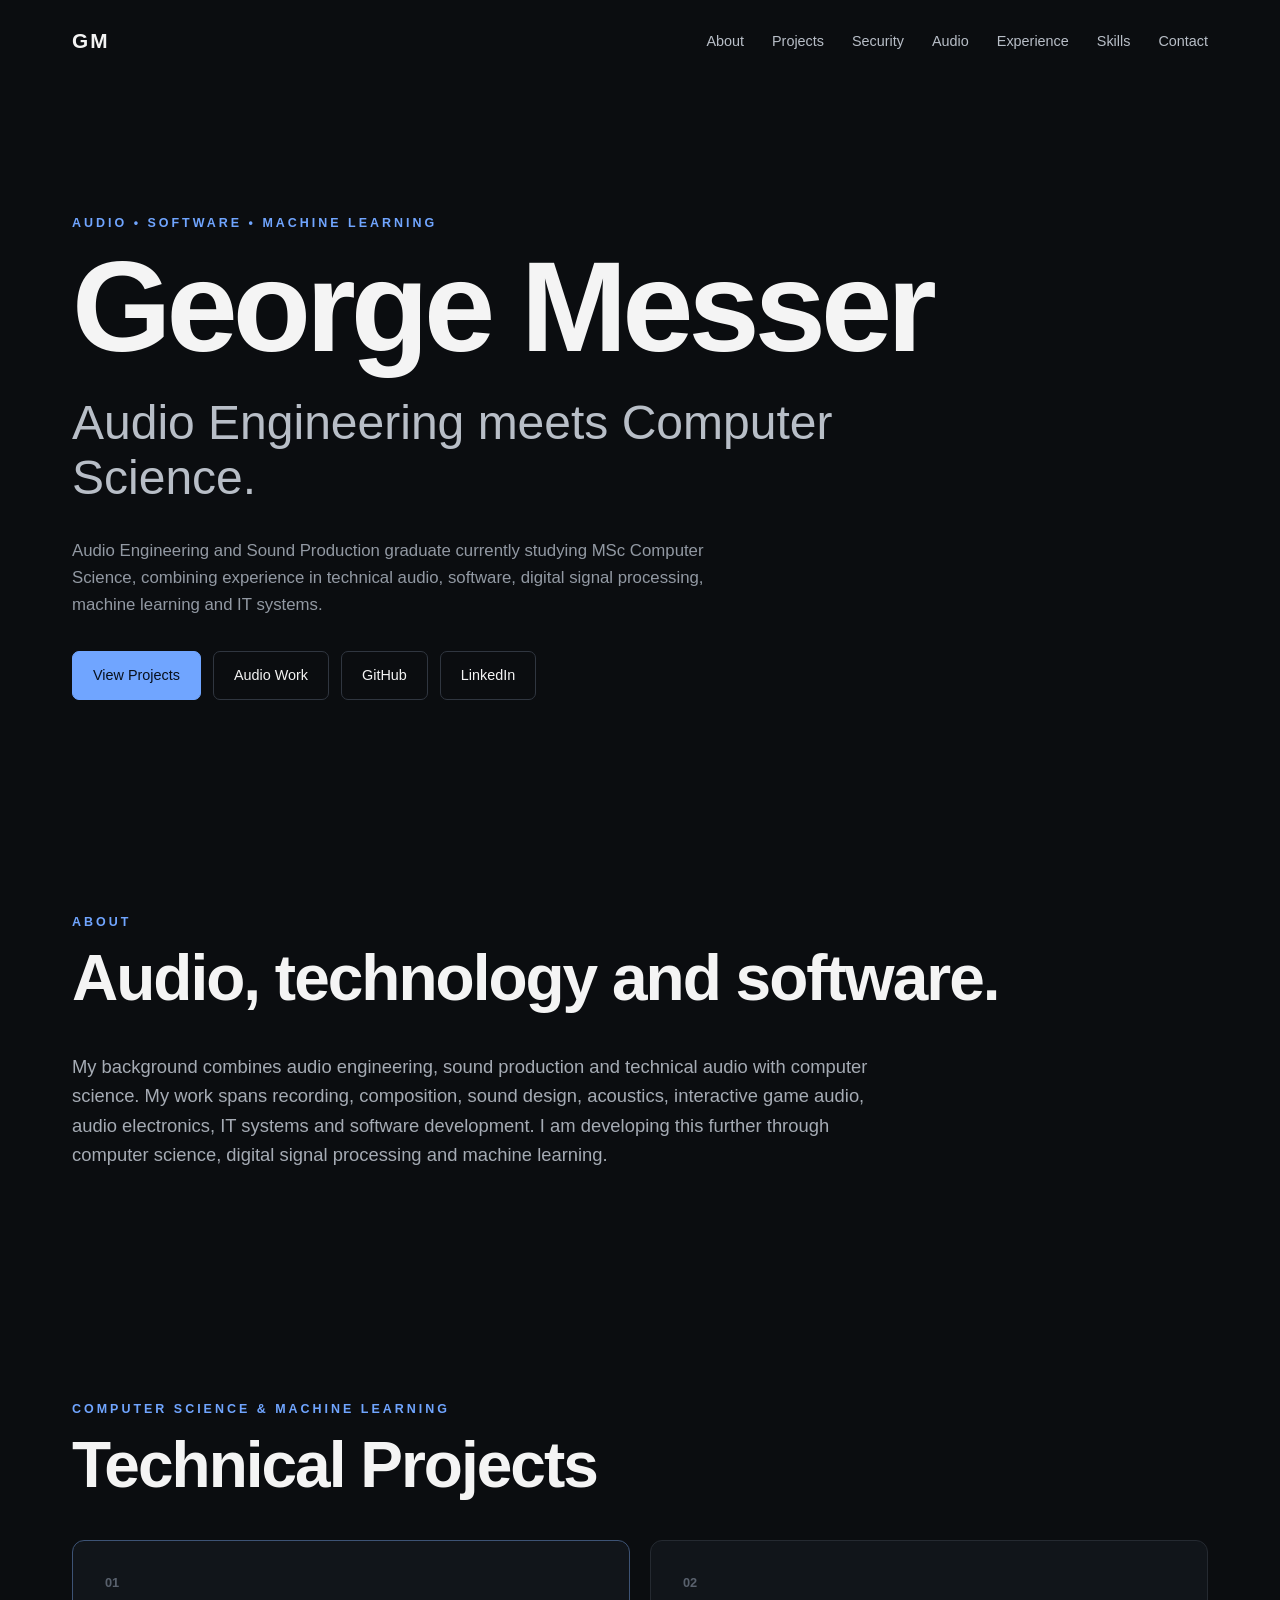
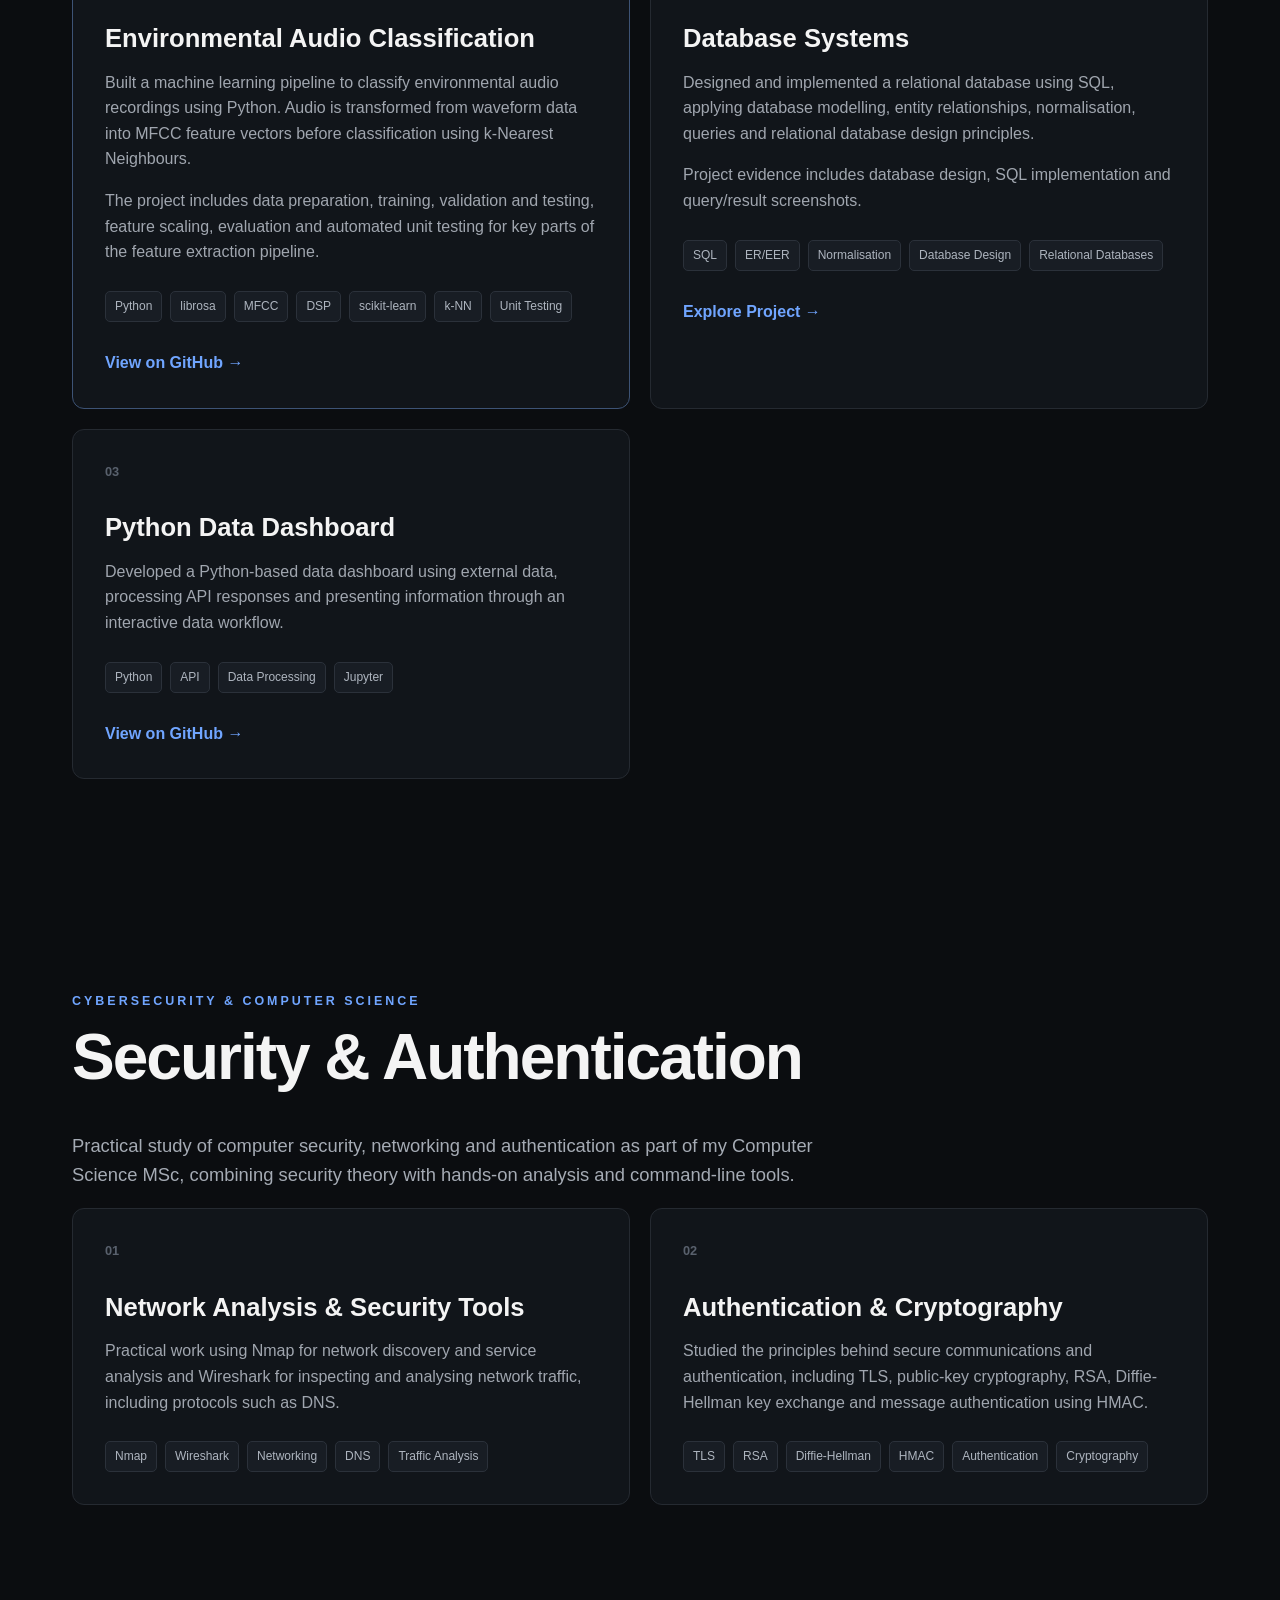
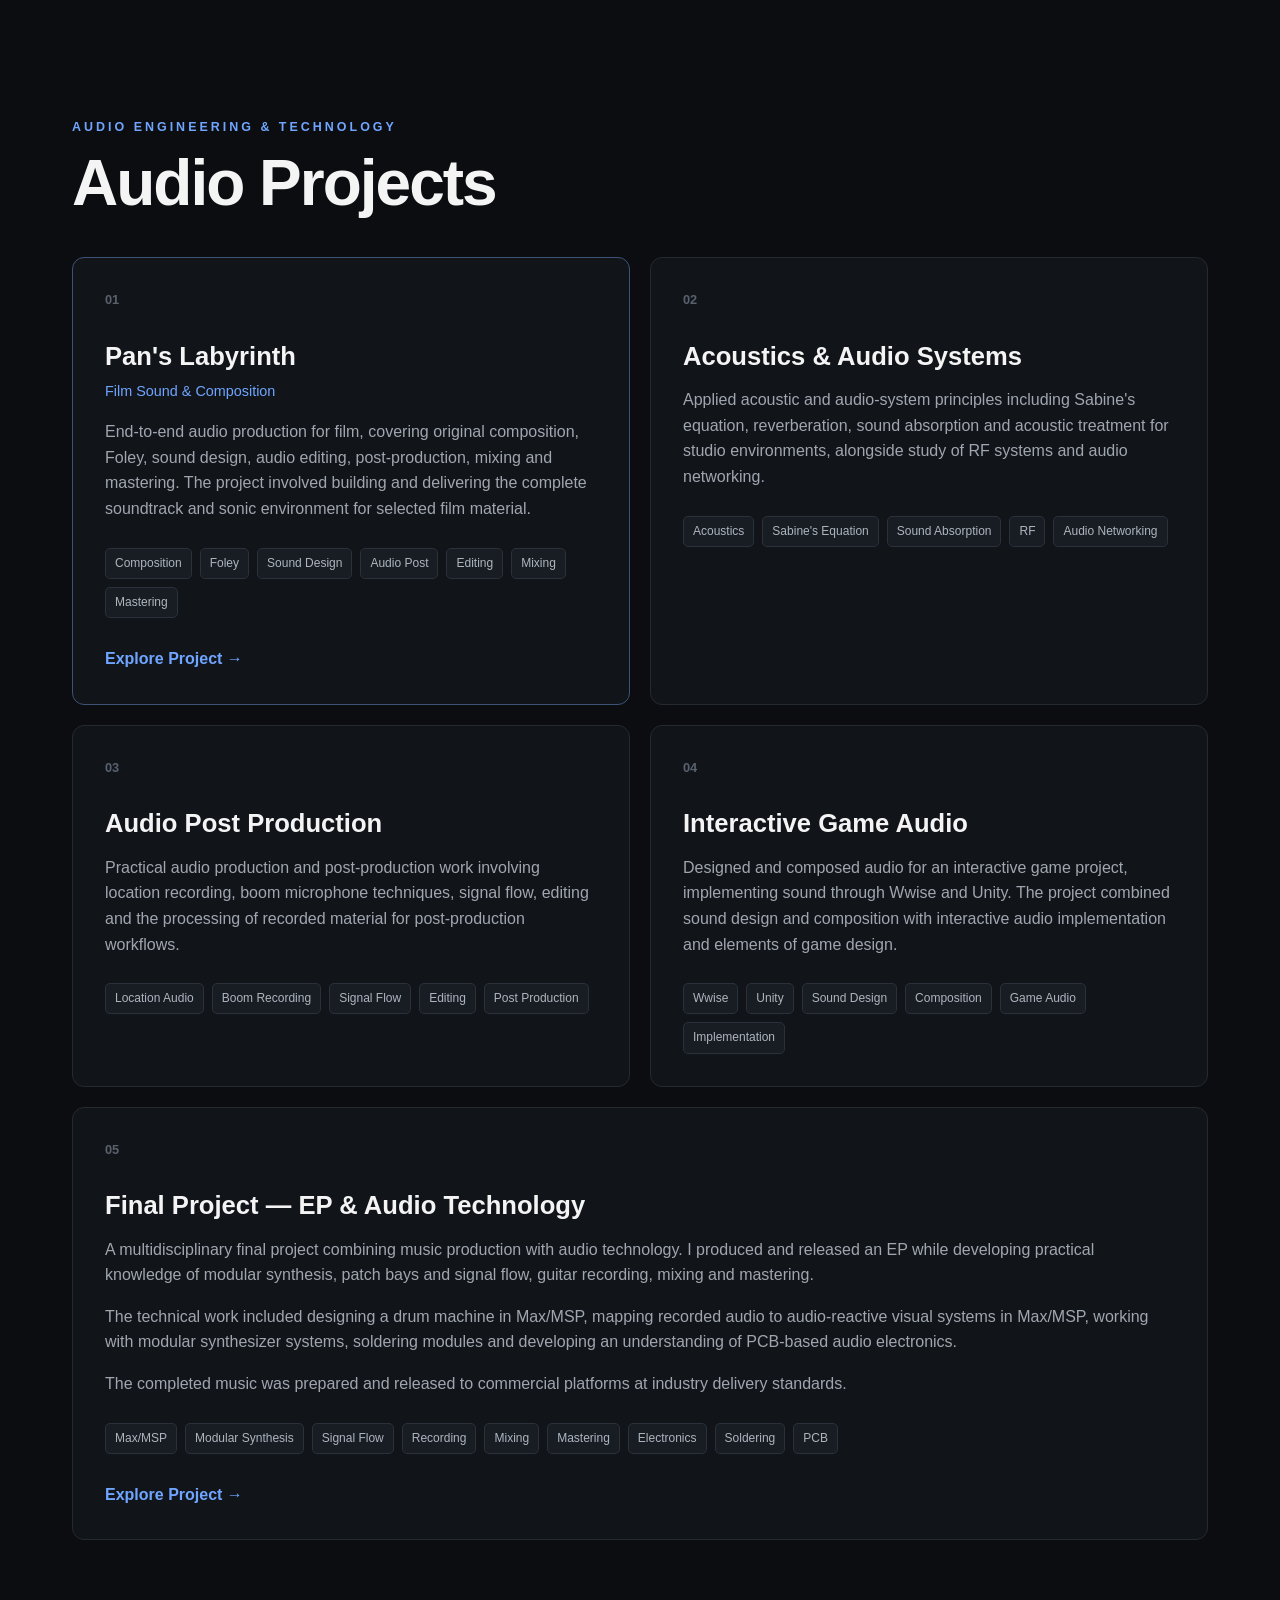
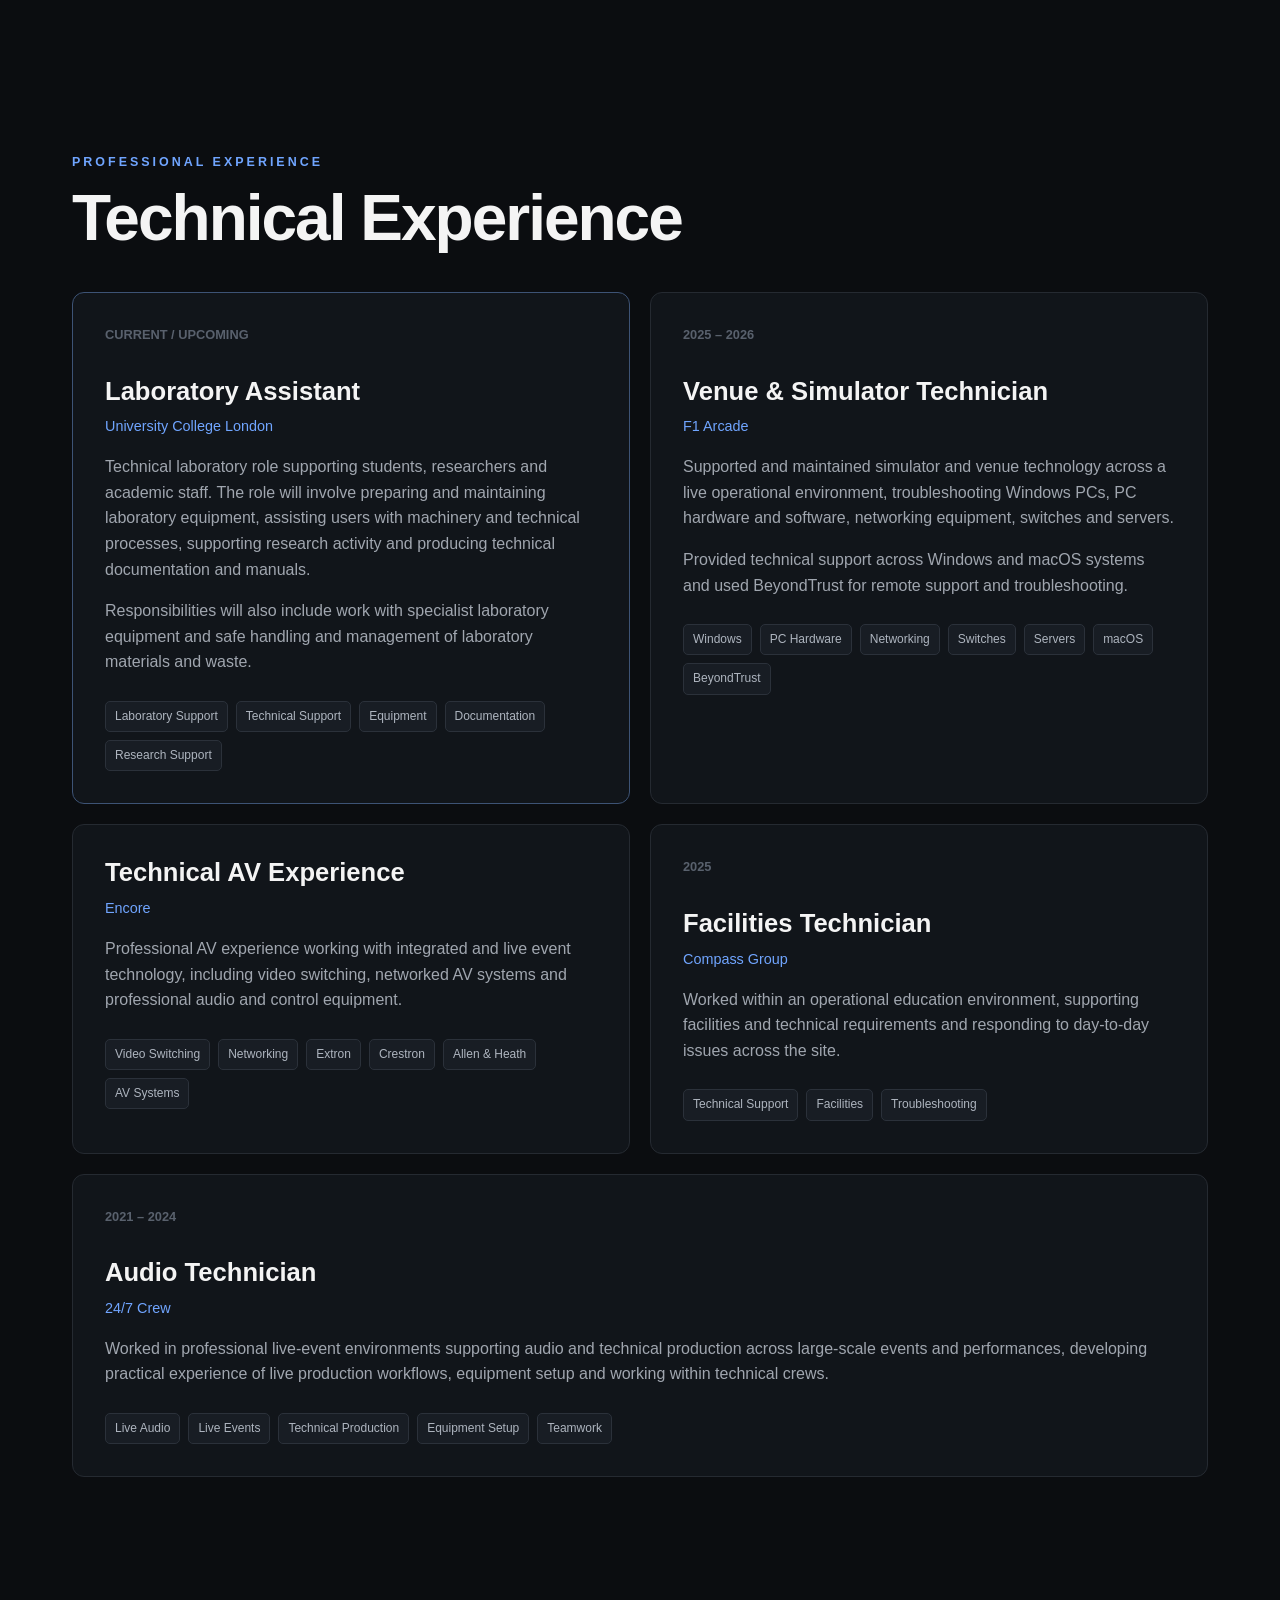
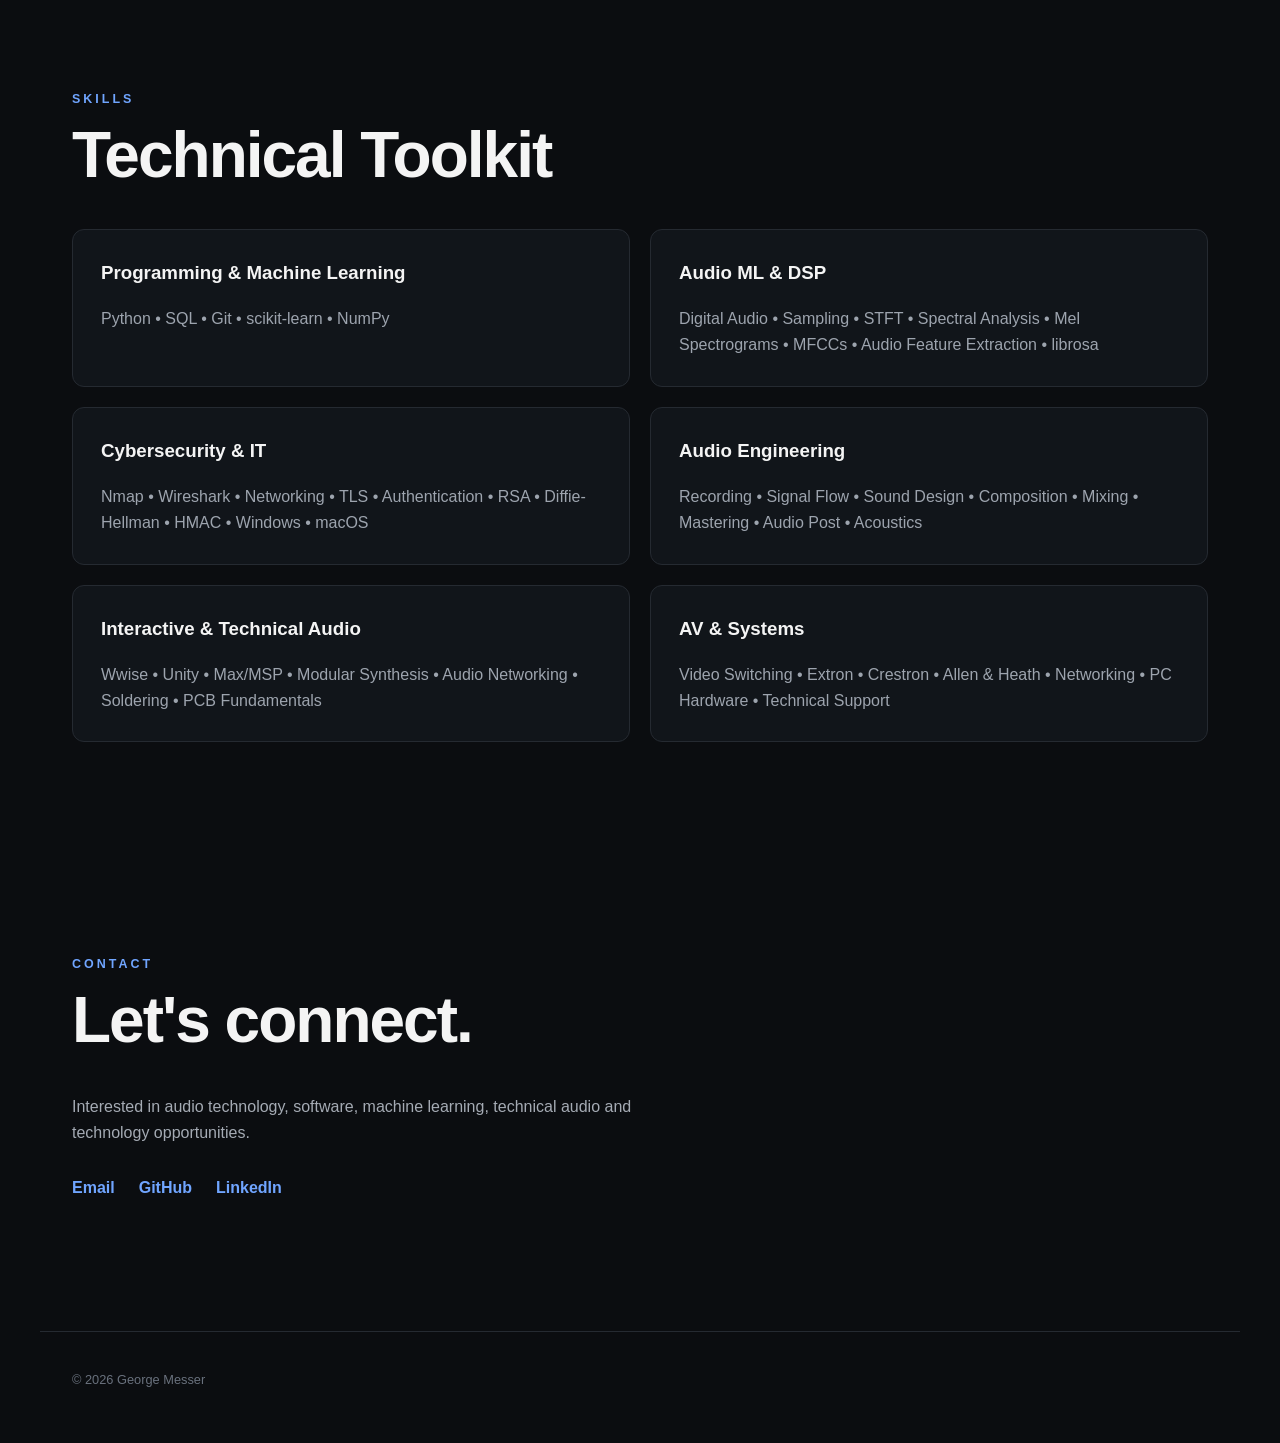
==== index.html @ 25e66835 "Initial portfolio website" ====
<!DOCTYPE html>
<html lang="en">

<head>
    <meta charset="UTF-8">
    <meta name="viewport" content="width=device-width, initial-scale=1.0">

    <title>George Messer | Audio & Computer Science</title>

    <link rel="stylesheet" href="style.css">
</head>

<body>

    <!-- NAVIGATION -->
    <nav class="navbar">
        <a href="#home" class="logo">GM</a>

        <ul class="nav-links">
            <li><a href="#about">About</a></li>
            <li><a href="#tech">Projects</a></li>
            <li><a href="#security">Security</a></li>
            <li><a href="#audio">Audio</a></li>
            <li><a href="#experience">Experience</a></li>
            <li><a href="#skills">Skills</a></li>
            <li><a href="#contact">Contact</a></li>
        </ul>
    </nav>


    <main>

        <!-- HERO -->
        <section id="home" class="hero">

            <p class="eyebrow">
                AUDIO • SOFTWARE • MACHINE LEARNING
            </p>

            <h1>George Messer</h1>

            <h2>Audio Engineering meets Computer Science.</h2>

            <p class="hero-text">
                Audio Engineering and Sound Production graduate currently studying
                MSc Computer Science, combining experience in technical audio,
                software, digital signal processing, machine learning and IT systems.
            </p>

            <div class="hero-buttons">

                <a href="#tech" class="button primary">
                    View Projects
                </a>

                <a href="#audio" class="button secondary">
                    Audio Work
                </a>

                <a href="https://github.com/gemesser"
                   class="button secondary"
                   target="_blank"
                   rel="noopener noreferrer">
                    GitHub
                </a>

                <a href="https://www.linkedin.com/in/georgemesser4001/"
                   class="button secondary"
                   target="_blank"
                   rel="noopener noreferrer">
                    LinkedIn
                </a>

            </div>

        </section>


        <!-- ABOUT -->
        <section id="about" class="section">

            <p class="section-label">ABOUT</p>

            <h2>Audio, technology and software.</h2>

            <p class="section-intro">
                My background combines audio engineering, sound production and
                technical audio with computer science. My work spans recording,
                composition, sound design, acoustics, interactive game audio,
                audio electronics, IT systems and software development. I am
                developing this further through computer science, digital signal
                processing and machine learning.
            </p>

        </section>


        <!-- TECHNICAL PROJECTS -->
        <section id="tech" class="section">

            <p class="section-label">
                COMPUTER SCIENCE & MACHINE LEARNING
            </p>

            <h2>Technical Projects</h2>

            <div class="project-grid">


                <!-- AUDIO CLASSIFICATION -->
                <article class="project-card featured">

                    <p class="project-number">01</p>

                    <h3>Environmental Audio Classification</h3>

                    <p>
                        Built a machine learning pipeline to classify environmental
                        audio recordings using Python. Audio is transformed from
                        waveform data into MFCC feature vectors before classification
                        using k-Nearest Neighbours.
                    </p>

                    <p>
                        The project includes data preparation, training, validation
                        and testing, feature scaling, evaluation and automated unit
                        testing for key parts of the feature extraction pipeline.
                    </p>

                    <div class="tags">
                        <span>Python</span>
                        <span>librosa</span>
                        <span>MFCC</span>
                        <span>DSP</span>
                        <span>scikit-learn</span>
                        <span>k-NN</span>
                        <span>Unit Testing</span>
                    </div>

                    <a href="https://github.com/gemesser/audio-classification"
                       class="project-link"
                       target="_blank"
                       rel="noopener noreferrer">
                        View on GitHub →
                    </a>

                </article>


                <!-- DATABASE SYSTEMS -->
                <article class="project-card">

                    <p class="project-number">02</p>

                    <h3>Database Systems</h3>

                    <p>
                        Designed and implemented a relational database using SQL,
                        applying database modelling, entity relationships,
                        normalisation, queries and relational database design
                        principles.
                    </p>

                    <p>
                        Project evidence includes database design, SQL implementation
                        and query/result screenshots.
                    </p>

                    <div class="tags">
                        <span>SQL</span>
                        <span>ER/EER</span>
                        <span>Normalisation</span>
                        <span>Database Design</span>
                        <span>Relational Databases</span>
                    </div>

                    <a href="database.html" class="project-link">
                        Explore Project →
                    </a>

                </article>


                <!-- DATA DASHBOARD -->
                <article class="project-card">

                    <p class="project-number">03</p>

                    <h3>Python Data Dashboard</h3>

                    <p>
                        Developed a Python-based data dashboard using external data,
                        processing API responses and presenting information through
                        an interactive data workflow.
                    </p>

                    <div class="tags">
                        <span>Python</span>
                        <span>API</span>
                        <span>Data Processing</span>
                        <span>Jupyter</span>
                    </div>

                    <a href="https://github.com/gemesser/Dashboard-Sunstroke-Cases"
                       class="project-link"
                       target="_blank"
                       rel="noopener noreferrer">
                        View on GitHub →
                    </a>

                </article>

            </div>

        </section>


        <!-- SECURITY -->
        <section id="security" class="section">

            <p class="section-label">
                CYBERSECURITY & COMPUTER SCIENCE
            </p>

            <h2>Security & Authentication</h2>

            <p class="section-intro">
                Practical study of computer security, networking and authentication
                as part of my Computer Science MSc, combining security theory with
                hands-on analysis and command-line tools.
            </p>

            <div class="project-grid">

                <article class="project-card">

                    <p class="project-number">01</p>

                    <h3>Network Analysis & Security Tools</h3>

                    <p>
                        Practical work using Nmap for network discovery and service
                        analysis and Wireshark for inspecting and analysing network
                        traffic, including protocols such as DNS.
                    </p>

                    <div class="tags">
                        <span>Nmap</span>
                        <span>Wireshark</span>
                        <span>Networking</span>
                        <span>DNS</span>
                        <span>Traffic Analysis</span>
                    </div>

                </article>


                <article class="project-card">

                    <p class="project-number">02</p>

                    <h3>Authentication & Cryptography</h3>

                    <p>
                        Studied the principles behind secure communications and
                        authentication, including TLS, public-key cryptography,
                        RSA, Diffie-Hellman key exchange and message authentication
                        using HMAC.
                    </p>

                    <div class="tags">
                        <span>TLS</span>
                        <span>RSA</span>
                        <span>Diffie-Hellman</span>
                        <span>HMAC</span>
                        <span>Authentication</span>
                        <span>Cryptography</span>
                    </div>

                </article>

            </div>

        </section>


        <!-- AUDIO PROJECTS -->
        <section id="audio" class="section">

            <p class="section-label">
                AUDIO ENGINEERING & TECHNOLOGY
            </p>

            <h2>Audio Projects</h2>

            <div class="project-grid">


                <!-- PAN'S LABYRINTH -->
                <article class="project-card featured">

                    <p class="project-number">01</p>

                    <h3>Pan's Labyrinth</h3>

                    <p class="project-subtitle">
                        Film Sound & Composition
                    </p>

                    <p>
                        End-to-end audio production for film, covering original
                        composition, Foley, sound design, audio editing,
                        post-production, mixing and mastering. The project involved
                        building and delivering the complete soundtrack and sonic
                        environment for selected film material.
                    </p>

                    <div class="tags">
                        <span>Composition</span>
                        <span>Foley</span>
                        <span>Sound Design</span>
                        <span>Audio Post</span>
                        <span>Editing</span>
                        <span>Mixing</span>
                        <span>Mastering</span>
                    </div>

                    <a href="pans-labyrinth.html" class="project-link">
                        Explore Project →
                    </a>

                </article>


                <!-- ACOUSTICS -->
                <article class="project-card">

                    <p class="project-number">02</p>

                    <h3>Acoustics & Audio Systems</h3>

                    <p>
                        Applied acoustic and audio-system principles including
                        Sabine's equation, reverberation, sound absorption and
                        acoustic treatment for studio environments, alongside
                        study of RF systems and audio networking.
                    </p>

                    <div class="tags">
                        <span>Acoustics</span>
                        <span>Sabine's Equation</span>
                        <span>Sound Absorption</span>
                        <span>RF</span>
                        <span>Audio Networking</span>
                    </div>

                </article>


                <!-- AUDIO POST -->
                <article class="project-card">

                    <p class="project-number">03</p>

                    <h3>Audio Post Production</h3>

                    <p>
                        Practical audio production and post-production work involving
                        location recording, boom microphone techniques, signal flow,
                        editing and the processing of recorded material for
                        post-production workflows.
                    </p>

                    <div class="tags">
                        <span>Location Audio</span>
                        <span>Boom Recording</span>
                        <span>Signal Flow</span>
                        <span>Editing</span>
                        <span>Post Production</span>
                    </div>

                </article>


                <!-- GAME AUDIO -->
                <article class="project-card">

                    <p class="project-number">04</p>

                    <h3>Interactive Game Audio</h3>

                    <p>
                        Designed and composed audio for an interactive game project,
                        implementing sound through Wwise and Unity. The project
                        combined sound design and composition with interactive audio
                        implementation and elements of game design.
                    </p>

                    <div class="tags">
                        <span>Wwise</span>
                        <span>Unity</span>
                        <span>Sound Design</span>
                        <span>Composition</span>
                        <span>Game Audio</span>
                        <span>Implementation</span>
                    </div>

                </article>


                <!-- FINAL PROJECT -->
                <article class="project-card wide">

                    <p class="project-number">05</p>

                    <h3>Final Project — EP & Audio Technology</h3>

                    <p>
                        A multidisciplinary final project combining music production
                        with audio technology. I produced and released an EP while
                        developing practical knowledge of modular synthesis, patch
                        bays and signal flow, guitar recording, mixing and mastering.
                    </p>

                    <p>
                        The technical work included designing a drum machine in
                        Max/MSP, mapping recorded audio to audio-reactive visual
                        systems in Max/MSP, working with modular synthesizer systems,
                        soldering modules and developing an understanding of
                        PCB-based audio electronics.
                    </p>

                    <p>
                        The completed music was prepared and released to commercial
                        platforms at industry delivery standards.
                    </p>

                    <div class="tags">
                        <span>Max/MSP</span>
                        <span>Modular Synthesis</span>
                        <span>Signal Flow</span>
                        <span>Recording</span>
                        <span>Mixing</span>
                        <span>Mastering</span>
                        <span>Electronics</span>
                        <span>Soldering</span>
                        <span>PCB</span>
                    </div>

                    <a href="final-project.html" class="project-link">
                        Explore Project →
                    </a>

                </article>

            </div>

        </section>


        <!-- PROFESSIONAL EXPERIENCE -->
        <section id="experience" class="section">

            <p class="section-label">PROFESSIONAL EXPERIENCE</p>

            <h2>Technical Experience</h2>

            <div class="project-grid">


                <!-- UCL -->
                <article class="project-card featured">

                    <p class="project-number">CURRENT / UPCOMING</p>

                    <h3>Laboratory Assistant</h3>

                    <p class="project-subtitle">
                        University College London
                    </p>

                    <p>
                        Technical laboratory role supporting students, researchers
                        and academic staff. The role will involve preparing and
                        maintaining laboratory equipment, assisting users with
                        machinery and technical processes, supporting research
                        activity and producing technical documentation and manuals.
                    </p>

                    <p>
                        Responsibilities will also include work with specialist
                        laboratory equipment and safe handling and management of
                        laboratory materials and waste.
                    </p>

                    <div class="tags">
                        <span>Laboratory Support</span>
                        <span>Technical Support</span>
                        <span>Equipment</span>
                        <span>Documentation</span>
                        <span>Research Support</span>
                    </div>

                </article>


                <!-- F1 ARCADE -->
                <article class="project-card">

                    <p class="project-number">2025 – 2026</p>

                    <h3>Venue & Simulator Technician</h3>

                    <p class="project-subtitle">
                        F1 Arcade
                    </p>

                    <p>
                        Supported and maintained simulator and venue technology
                        across a live operational environment, troubleshooting
                        Windows PCs, PC hardware and software, networking equipment,
                        switches and servers.
                    </p>

                    <p>
                        Provided technical support across Windows and macOS systems
                        and used BeyondTrust for remote support and troubleshooting.
                    </p>

                    <div class="tags">
                        <span>Windows</span>
                        <span>PC Hardware</span>
                        <span>Networking</span>
                        <span>Switches</span>
                        <span>Servers</span>
                        <span>macOS</span>
                        <span>BeyondTrust</span>
                    </div>

                </article>


                <!-- ENCORE -->
                <article class="project-card">

                    <h3>Technical AV Experience</h3>

                    <p class="project-subtitle">
                        Encore
                    </p>

                    <p>
                        Professional AV experience working with integrated and live
                        event technology, including video switching, networked AV
                        systems and professional audio and control equipment.
                    </p>

                    <div class="tags">
                        <span>Video Switching</span>
                        <span>Networking</span>
                        <span>Extron</span>
                        <span>Crestron</span>
                        <span>Allen & Heath</span>
                        <span>AV Systems</span>
                    </div>

                </article>


                <!-- COMPASS -->
                <article class="project-card">

                    <p class="project-number">2025</p>

                    <h3>Facilities Technician</h3>

                    <p class="project-subtitle">
                        Compass Group
                    </p>

                    <p>
                        Worked within an operational education environment,
                        supporting facilities and technical requirements and
                        responding to day-to-day issues across the site.
                    </p>

                    <div class="tags">
                        <span>Technical Support</span>
                        <span>Facilities</span>
                        <span>Troubleshooting</span>
                    </div>

                </article>


                <!-- 24/7 CREW -->
                <article class="project-card wide">

                    <p class="project-number">2021 – 2024</p>

                    <h3>Audio Technician</h3>

                    <p class="project-subtitle">
                        24/7 Crew
                    </p>

                    <p>
                        Worked in professional live-event environments supporting
                        audio and technical production across large-scale events
                        and performances, developing practical experience of live
                        production workflows, equipment setup and working within
                        technical crews.
                    </p>

                    <div class="tags">
                        <span>Live Audio</span>
                        <span>Live Events</span>
                        <span>Technical Production</span>
                        <span>Equipment Setup</span>
                        <span>Teamwork</span>
                    </div>

                </article>

            </div>

        </section>


        <!-- SKILLS -->
        <section id="skills" class="section">

            <p class="section-label">SKILLS</p>

            <h2>Technical Toolkit</h2>

            <div class="skills-grid">

                <div>
                    <h3>Programming & Machine Learning</h3>
                    <p>
                        Python • SQL • Git • scikit-learn • NumPy
                    </p>
                </div>

                <div>
                    <h3>Audio ML & DSP</h3>
                    <p>
                        Digital Audio • Sampling • STFT • Spectral Analysis •
                        Mel Spectrograms • MFCCs • Audio Feature Extraction •
                        librosa
                    </p>
                </div>

                <div>
                    <h3>Cybersecurity & IT</h3>
                    <p>
                        Nmap • Wireshark • Networking • TLS • Authentication •
                        RSA • Diffie-Hellman • HMAC • Windows • macOS
                    </p>
                </div>

                <div>
                    <h3>Audio Engineering</h3>
                    <p>
                        Recording • Signal Flow • Sound Design • Composition •
                        Mixing • Mastering • Audio Post • Acoustics
                    </p>
                </div>

                <div>
                    <h3>Interactive & Technical Audio</h3>
                    <p>
                        Wwise • Unity • Max/MSP • Modular Synthesis •
                        Audio Networking • Soldering • PCB Fundamentals
                    </p>
                </div>

                <div>
                    <h3>AV & Systems</h3>
                    <p>
                        Video Switching • Extron • Crestron • Allen & Heath •
                        Networking • PC Hardware • Technical Support
                    </p>
                </div>

            </div>

        </section>


        <!-- CONTACT -->
        <section id="contact" class="section contact">

            <p class="section-label">CONTACT</p>

            <h2>Let's connect.</h2>

            <p>
                Interested in audio technology, software, machine learning,
                technical audio and technology opportunities.
            </p>

            <div class="contact-links">

                <a href="mailto:gemesser@outlook.com">
                    Email
                </a>

                <a href="https://github.com/gemesser"
                   target="_blank"
                   rel="noopener noreferrer">
                    GitHub
                </a>

                <a href="https://www.linkedin.com/in/georgemesser4001/"
                   target="_blank"
                   rel="noopener noreferrer">
                    LinkedIn
                </a>

            </div>

        </section>

    </main>


    <footer>
        <p>© 2026 George Messer</p>
    </footer>


    <script src="script.js"></script>

</body>

</html>
---- style.css ----
/* ---------- BASE ---------- */

* {
    box-sizing: border-box;
}

html {
    scroll-behavior: smooth;
}

body {
    margin: 0;
    font-family: Arial, Helvetica, sans-serif;
    background: #0b0d10;
    color: #f4f4f4;
    line-height: 1.6;
}

a {
    color: inherit;
    text-decoration: none;
}

img {
    max-width: 100%;
}


/* ---------- NAVIGATION ---------- */

.navbar {
    width: 100%;
    max-width: 1200px;
    margin: 0 auto;
    padding: 24px 32px;

    display: flex;
    justify-content: space-between;
    align-items: center;
}

.logo {
    font-size: 1.3rem;
    font-weight: 700;
    letter-spacing: 2px;
}

.nav-links {
    display: flex;
    gap: 28px;

    margin: 0;
    padding: 0;
    list-style: none;
}

.nav-links a {
    color: #b8bec7;
    font-size: 0.9rem;
    transition: color 0.2s ease;
}

.nav-links a:hover {
    color: #ffffff;
}


/* ---------- HERO ---------- */

.hero {
    max-width: 1200px;
    min-height: 78vh;
    margin: 0 auto;
    padding: 120px 32px 100px;

    display: flex;
    flex-direction: column;
    justify-content: center;
}

.eyebrow,
.section-label {
    margin-bottom: 12px;

    color: #70a5ff;
    font-size: 0.78rem;
    font-weight: 700;
    letter-spacing: 3px;
}

.hero h1 {
    margin: 0;

    font-size: clamp(4rem, 10vw, 8rem);
    line-height: 0.95;
    letter-spacing: -5px;
}

.hero h2 {
    max-width: 850px;
    margin: 28px 0 16px;

    color: #b8bec7;
    font-size: clamp(1.7rem, 4vw, 3rem);
    line-height: 1.15;
    font-weight: 400;
}

.hero-text {
    max-width: 680px;
    margin-bottom: 32px;

    color: #9299a3;
    font-size: 1.05rem;
}

.hero-buttons {
    display: flex;
    flex-wrap: wrap;
    gap: 12px;
}

.button {
    display: inline-block;

    padding: 12px 20px;
    border: 1px solid #303640;
    border-radius: 7px;

    font-size: 0.9rem;
    transition: 0.2s ease;
}

.button.primary {
    border-color: #70a5ff;
    background: #70a5ff;
    color: #08101d;
}

.button.secondary:hover {
    border-color: #70a5ff;
}

.button.primary:hover {
    transform: translateY(-2px);
}


/* ---------- GENERAL SECTIONS ---------- */

.section {
    max-width: 1200px;
    margin: 0 auto;
    padding: 100px 32px;
}

.section > h2 {
    margin: 0 0 40px;

    font-size: clamp(2.3rem, 5vw, 4rem);
    line-height: 1.05;
    letter-spacing: -2px;
}

.section-intro {
    max-width: 800px;

    color: #a5abb4;
    font-size: 1.15rem;
}


/* ---------- PROJECTS ---------- */

.project-grid {
    display: grid;
    grid-template-columns: repeat(2, 1fr);
    gap: 20px;
}

.project-card {
    padding: 32px;

    background: #11151a;
    border: 1px solid #252a31;
    border-radius: 12px;
}

.project-card.featured {
    border-color: #3d5375;
}

.project-card.wide {
    grid-column: 1 / -1;
}

.project-number {
    margin: 0 0 30px;

    color: #59616d;
    font-size: 0.8rem;
    font-weight: 700;
}

.project-card h3 {
    margin: 0 0 14px;

    font-size: 1.6rem;
    line-height: 1.2;
}

.project-card > p:not(.project-number):not(.project-subtitle) {
    color: #a0a6af;
}

.project-subtitle {
    margin-top: -5px;
    color: #70a5ff;
    font-size: 0.9rem;
}

.tags {
    display: flex;
    flex-wrap: wrap;
    gap: 8px;

    margin-top: 26px;
}

.tags span {
    padding: 5px 9px;

    background: #181d24;
    border: 1px solid #2b313a;
    border-radius: 5px;

    color: #aeb5bf;
    font-size: 0.75rem;
}

.project-link {
    display: inline-block;
    margin-top: 28px;

    color: #70a5ff;
    font-weight: 700;
}

.project-link:hover {
    text-decoration: underline;
}


/* ---------- SKILLS ---------- */

.skills-grid {
    display: grid;
    grid-template-columns: repeat(2, 1fr);
    gap: 20px;
}

.skills-grid > div {
    padding: 28px;

    background: #11151a;
    border: 1px solid #252a31;
    border-radius: 12px;
}

.skills-grid h3 {
    margin-top: 0;
}

.skills-grid p {
    margin-bottom: 0;
    color: #9da4ae;
}


/* ---------- CONTACT ---------- */

.contact {
    padding-bottom: 130px;
}

.contact > p:not(.section-label) {
    max-width: 600px;
    color: #a5abb4;
}

.contact-links {
    display: flex;
    flex-wrap: wrap;
    gap: 24px;

    margin-top: 30px;
}

.contact-links a {
    color: #70a5ff;
    font-weight: 700;
}


/* ==========================================================
   DATABASE / DETAILED PROJECT PAGES
   ========================================================== */


/* ---------- PROJECT HERO ---------- */

.project-hero {
    max-width: 1200px;
    margin: 0 auto;
    padding: 110px 32px 80px;
}

.project-hero h1 {
    max-width: 1000px;
    margin: 0;

    font-size: clamp(3.5rem, 8vw, 7rem);
    line-height: 0.98;
    letter-spacing: -4px;
}

.project-hero-text {
    max-width: 800px;
    margin: 30px 0 0;

    color: #a5abb4;
    font-size: 1.15rem;
}

.project-hero-tags {
    max-width: 850px;
    margin-top: 30px;
}

.project-hero .hero-buttons {
    margin-top: 34px;
}


/* ---------- PROJECT SECTIONS ---------- */

.project-section {
    border-top: 1px solid #1d2229;
}

.project-section > .section-intro + .section-intro {
    margin-top: 18px;
}

.project-navigation {
    border-top: 1px solid #1d2229;
}


/* ---------- LARGE PROJECT IMAGES ---------- */

.project-image-panel {
    width: 100%;
    margin-top: 42px;
    padding: 20px;

    overflow: hidden;

    background: #11151a;
    border: 1px solid #252a31;
    border-radius: 12px;
}

.project-image-panel a {
    display: block;
}

.project-image {
    display: block;
    width: 100%;
    height: auto;

    border-radius: 7px;

    transition:
        transform 0.2s ease,
        opacity 0.2s ease;
}

.project-image-panel a:hover .project-image {
    transform: scale(1.005);
    opacity: 0.92;
}

.image-caption {
    max-width: 850px;
    margin: 16px 0 0;

    color: #727b87;
    font-size: 0.85rem;
}


/* ---------- DATABASE FEATURE GRID ---------- */

.database-feature-grid {
    display: grid;
    grid-template-columns: repeat(3, 1fr);
    gap: 20px;

    margin-top: 42px;
}

.database-feature-grid .project-card {
    height: 100%;
}

.database-feature-grid .project-card h3 {
    font-size: 1.35rem;
}


/* ---------- SQL CODE ---------- */

.code-example {
    margin-top: 32px;

    overflow: hidden;

    background: #080a0d;
    border: 1px solid #252a31;
    border-radius: 12px;
}

.code-example pre {
    margin: 0;
    padding: 28px;

    overflow-x: auto;
}

.code-example code {
    font-family:
        "SFMono-Regular",
        Consolas,
        "Liberation Mono",
        Menlo,
        monospace;

    color: #c7d4e8;
    font-size: 0.9rem;
    line-height: 1.7;

    white-space: pre;
}


/* ---------- QUERY EXAMPLES ---------- */

.query-example {
    display: grid;
    grid-template-columns: minmax(0, 0.8fr) minmax(0, 1.2fr);
    gap: 30px;
    align-items: start;

    margin-top: 42px;
    padding: 32px;

    background: #11151a;
    border: 1px solid #252a31;
    border-radius: 12px;
}

.query-description h3 {
    margin: 0 0 14px;

    font-size: 1.55rem;
}

.query-description > p:not(.project-number) {
    color: #a0a6af;
}

.query-example .project-number {
    margin-bottom: 16px;
}

.query-example .code-example {
    margin-top: 0;
}


/* ---------- DATABASE SCREENSHOT GALLERY ---------- */

.database-gallery {
    display: grid;
    grid-template-columns: repeat(2, minmax(0, 1fr));
    gap: 24px;

    margin-top: 42px;
}

.database-gallery figure {
    margin: 0;
    padding: 14px;

    overflow: hidden;

    background: #11151a;
    border: 1px solid #252a31;
    border-radius: 12px;
}

.database-gallery a {
    display: block;
    overflow: hidden;

    background: #ffffff;
    border-radius: 7px;
}

.database-gallery img {
    display: block;
    width: 100%;
    height: auto;

    transition:
        transform 0.2s ease,
        opacity 0.2s ease;
}

.database-gallery a:hover img {
    transform: scale(1.01);
    opacity: 0.93;
}

.database-gallery figcaption {
    padding: 16px 4px 4px;

    color: #9299a3;
    font-size: 0.88rem;
}


/* ---------- PROJECT HIGHLIGHT ---------- */

.project-highlight {
    margin-top: 42px;
    padding: 36px;

    background: #10161e;
    border: 1px solid #3d5375;
    border-radius: 12px;
}

.project-highlight .project-number {
    margin-bottom: 14px;
    color: #70a5ff;
}

.project-highlight h3 {
    margin: 0 0 14px;

    font-size: 1.7rem;
}

.project-highlight > p:not(.project-number) {
    max-width: 800px;

    color: #a5abb4;
}

.project-highlight .hero-buttons {
    margin-top: 28px;
}


/* ---------- LARGE TAG COLLECTION ---------- */

.large-tags {
    max-width: 950px;
    margin-top: 34px;
}

.large-tags span {
    padding: 8px 12px;
    font-size: 0.82rem;
}


/* ---------- FOOTER ---------- */

footer {
    max-width: 1200px;
    margin: 0 auto;
    padding: 25px 32px 40px;

    border-top: 1px solid #252a31;

    color: #69717d;
    font-size: 0.8rem;
}


/* ---------- TABLET ---------- */

@media (max-width: 900px) {

    .database-feature-grid {
        grid-template-columns: repeat(2, 1fr);
    }

    .query-example {
        grid-template-columns: 1fr;
    }
}


/* ---------- MOBILE ---------- */

@media (max-width: 750px) {

    .navbar {
        padding: 20px;
    }

    .nav-links {
        display: none;
    }


    /* Homepage hero */

    .hero {
        min-height: auto;
        padding: 100px 20px 80px;
    }

    .hero h1 {
        letter-spacing: -3px;
    }


    /* Detailed project hero */

    .project-hero {
        padding: 90px 20px 65px;
    }

    .project-hero h1 {
        font-size: clamp(3rem, 15vw, 5rem);
        letter-spacing: -3px;
    }

    .project-hero-text {
        font-size: 1rem;
    }


    /* Sections */

    .section {
        padding: 75px 20px;
    }


    /* Homepage grids */

    .project-grid,
    .skills-grid {
        grid-template-columns: 1fr;
    }

    .project-card.wide {
        grid-column: auto;
    }


    /* Database grids */

    .database-feature-grid,
    .database-gallery {
        grid-template-columns: 1fr;
    }


    /* Images */

    .project-image-panel {
        padding: 8px;
    }


    /* SQL */

    .query-example {
        padding: 20px;
    }

    .code-example pre {
        padding: 20px;
    }

    .code-example code {
        font-size: 0.78rem;
    }


    /* Highlight */

    .project-highlight {
        padding: 26px 22px;
    }


    /* Footer */

    footer {
        padding-left: 20px;
        padding-right: 20px;
    }
}

/* ---------- PROJECT VIDEO ---------- */

.project-video-panel {
    margin-top: 40px;
    padding: 12px;

    background: #11151a;
    border: 1px solid #252a31;
    border-radius: 12px;
}

.project-video {
    display: block;
    width: 100%;
    height: auto;

    border-radius: 7px;
    background: #000;
}
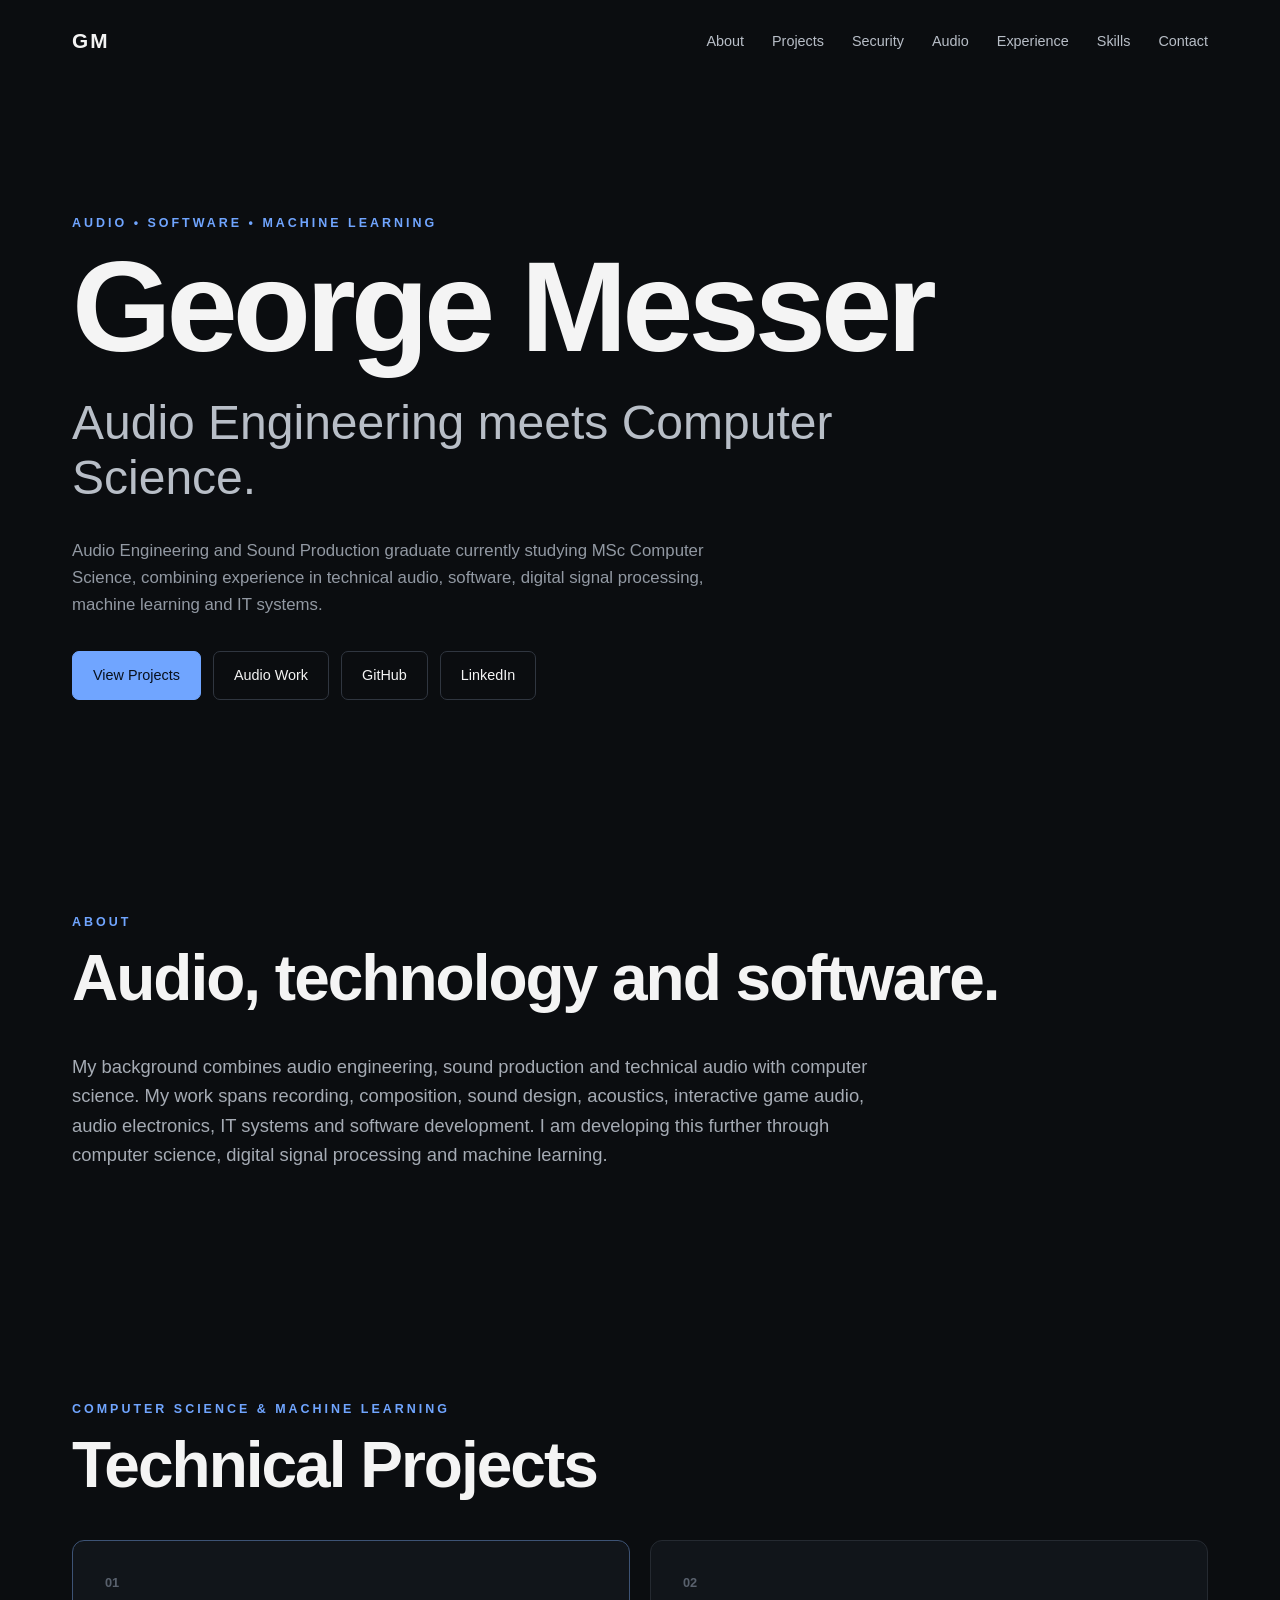
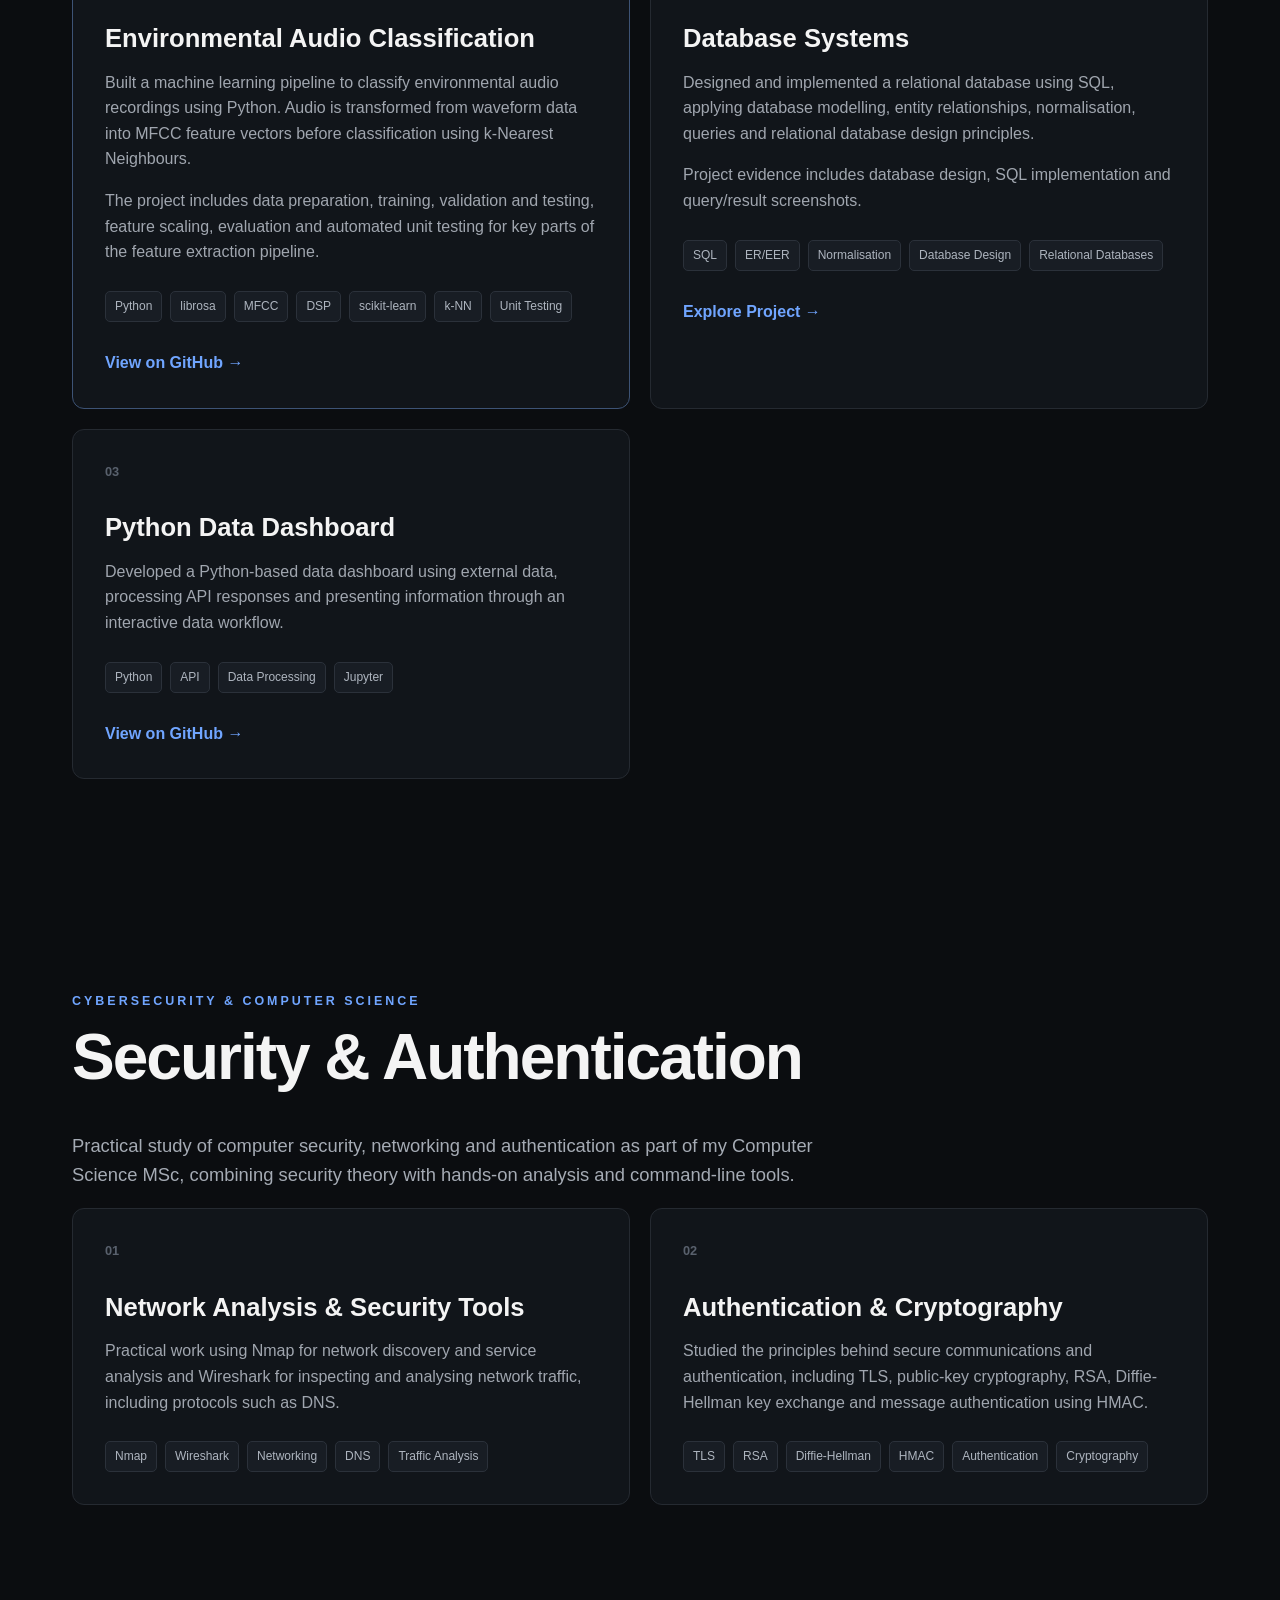
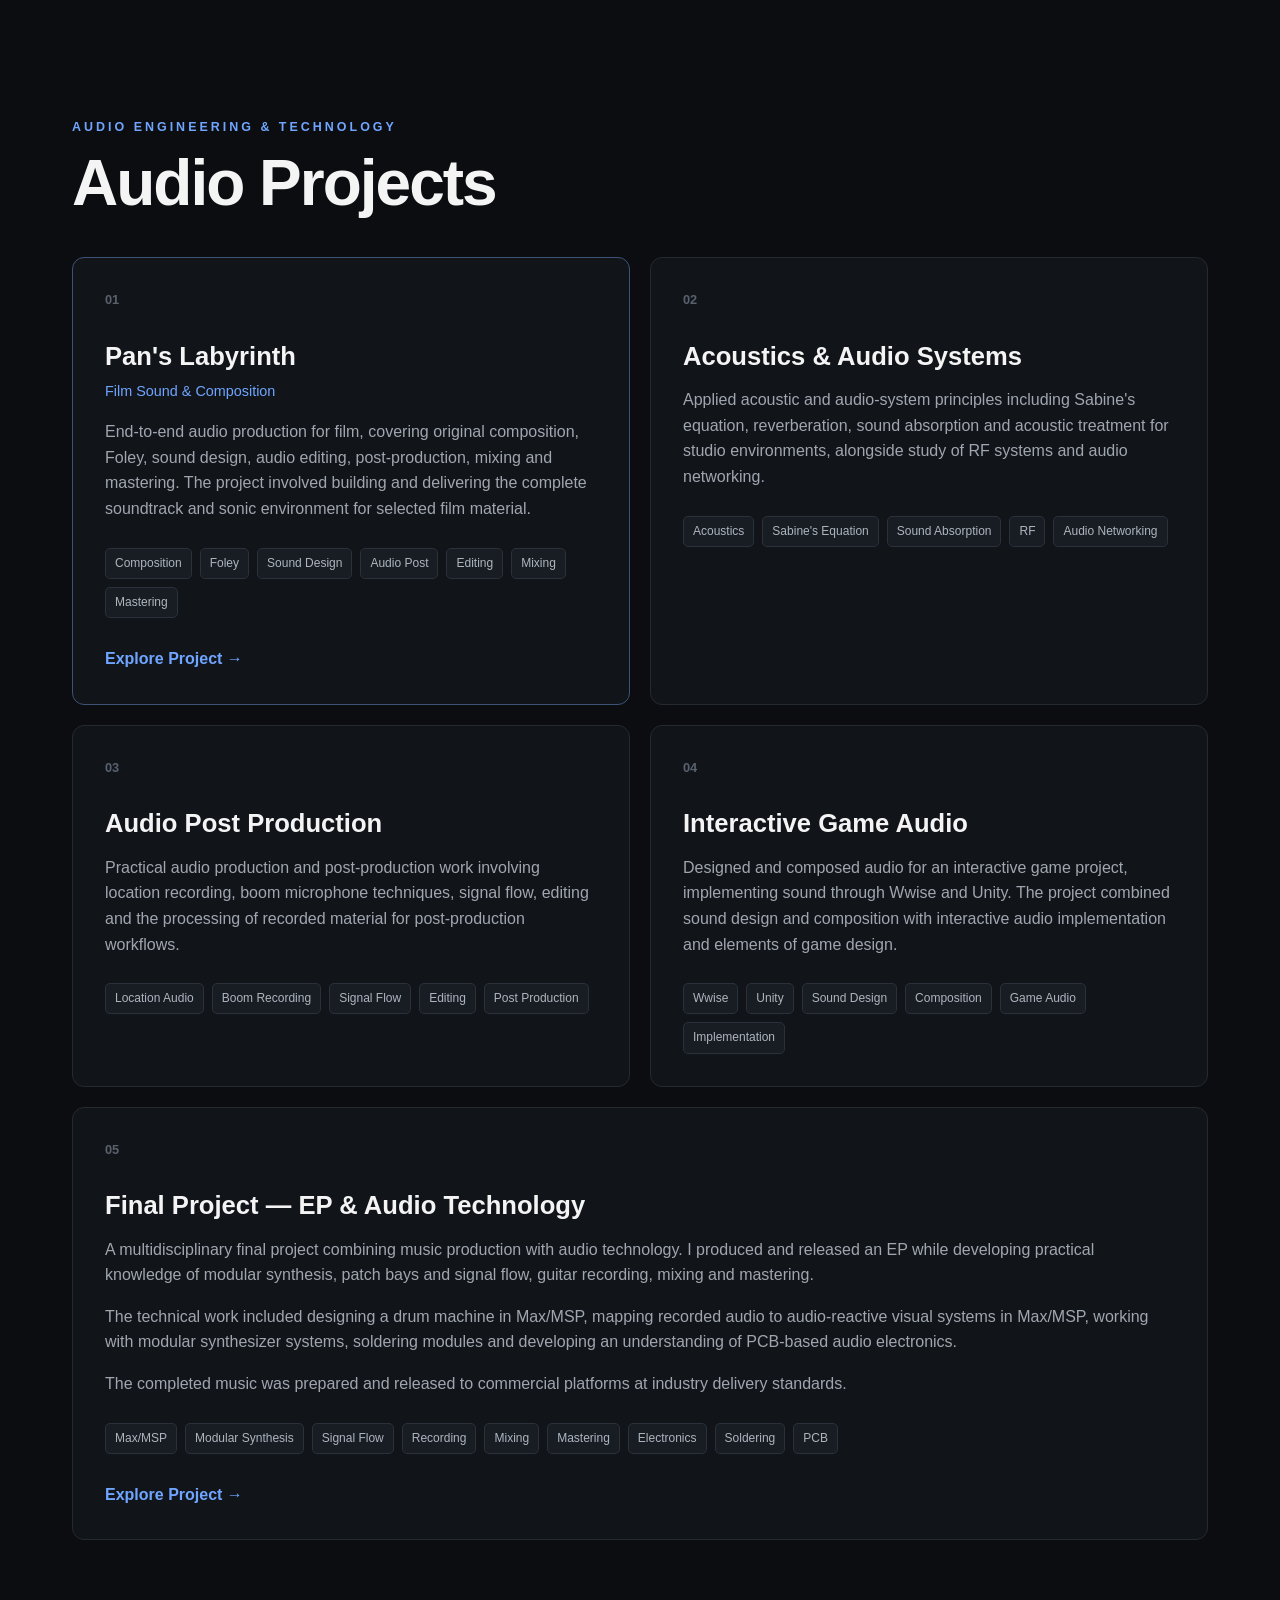
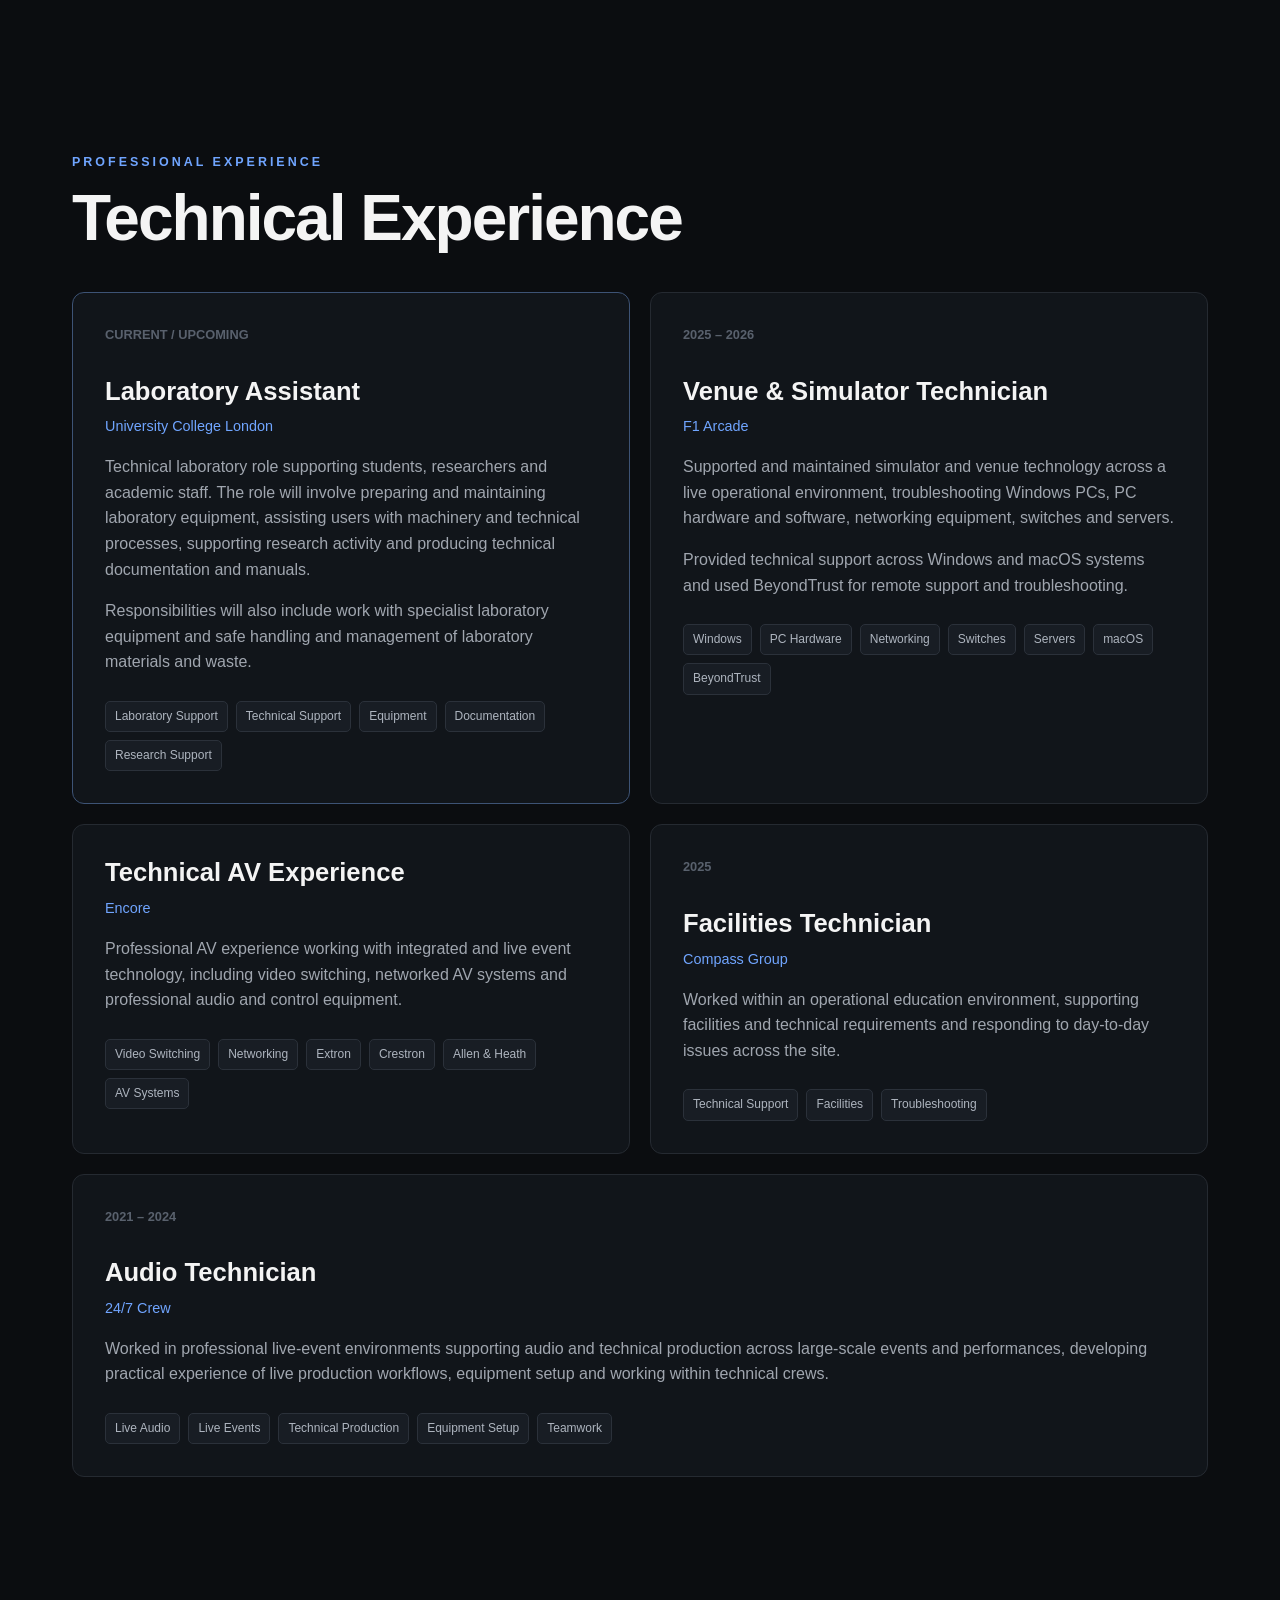
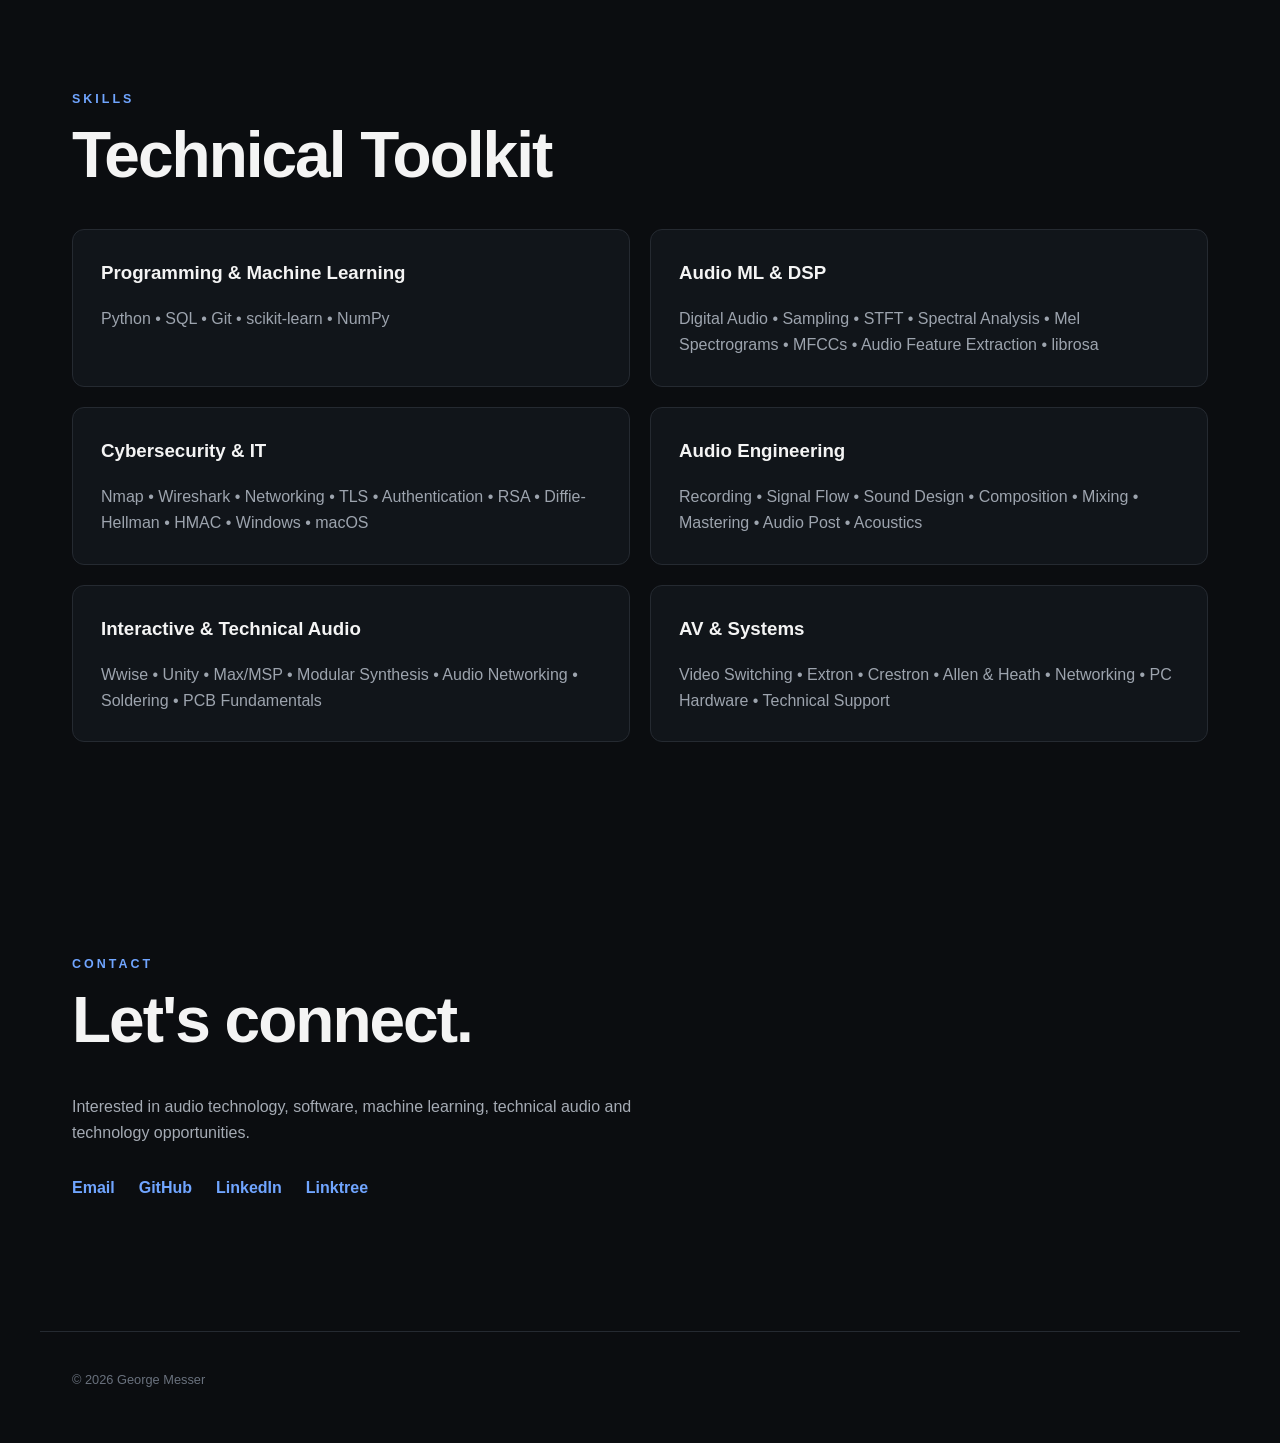
==== commit d26510be: "Add Linktree to portfolio" ====
--- a/index.html
+++ b/index.html
@@ -719,6 +719,12 @@
                     LinkedIn
                 </a>
 
+                <a href="https://linktr.ee/Ind.Rev"
+                    target="_blank"
+                    rel="noopener noreferrer">
+                     Linktree
+                </a>
+
             </div>
 
         </section>
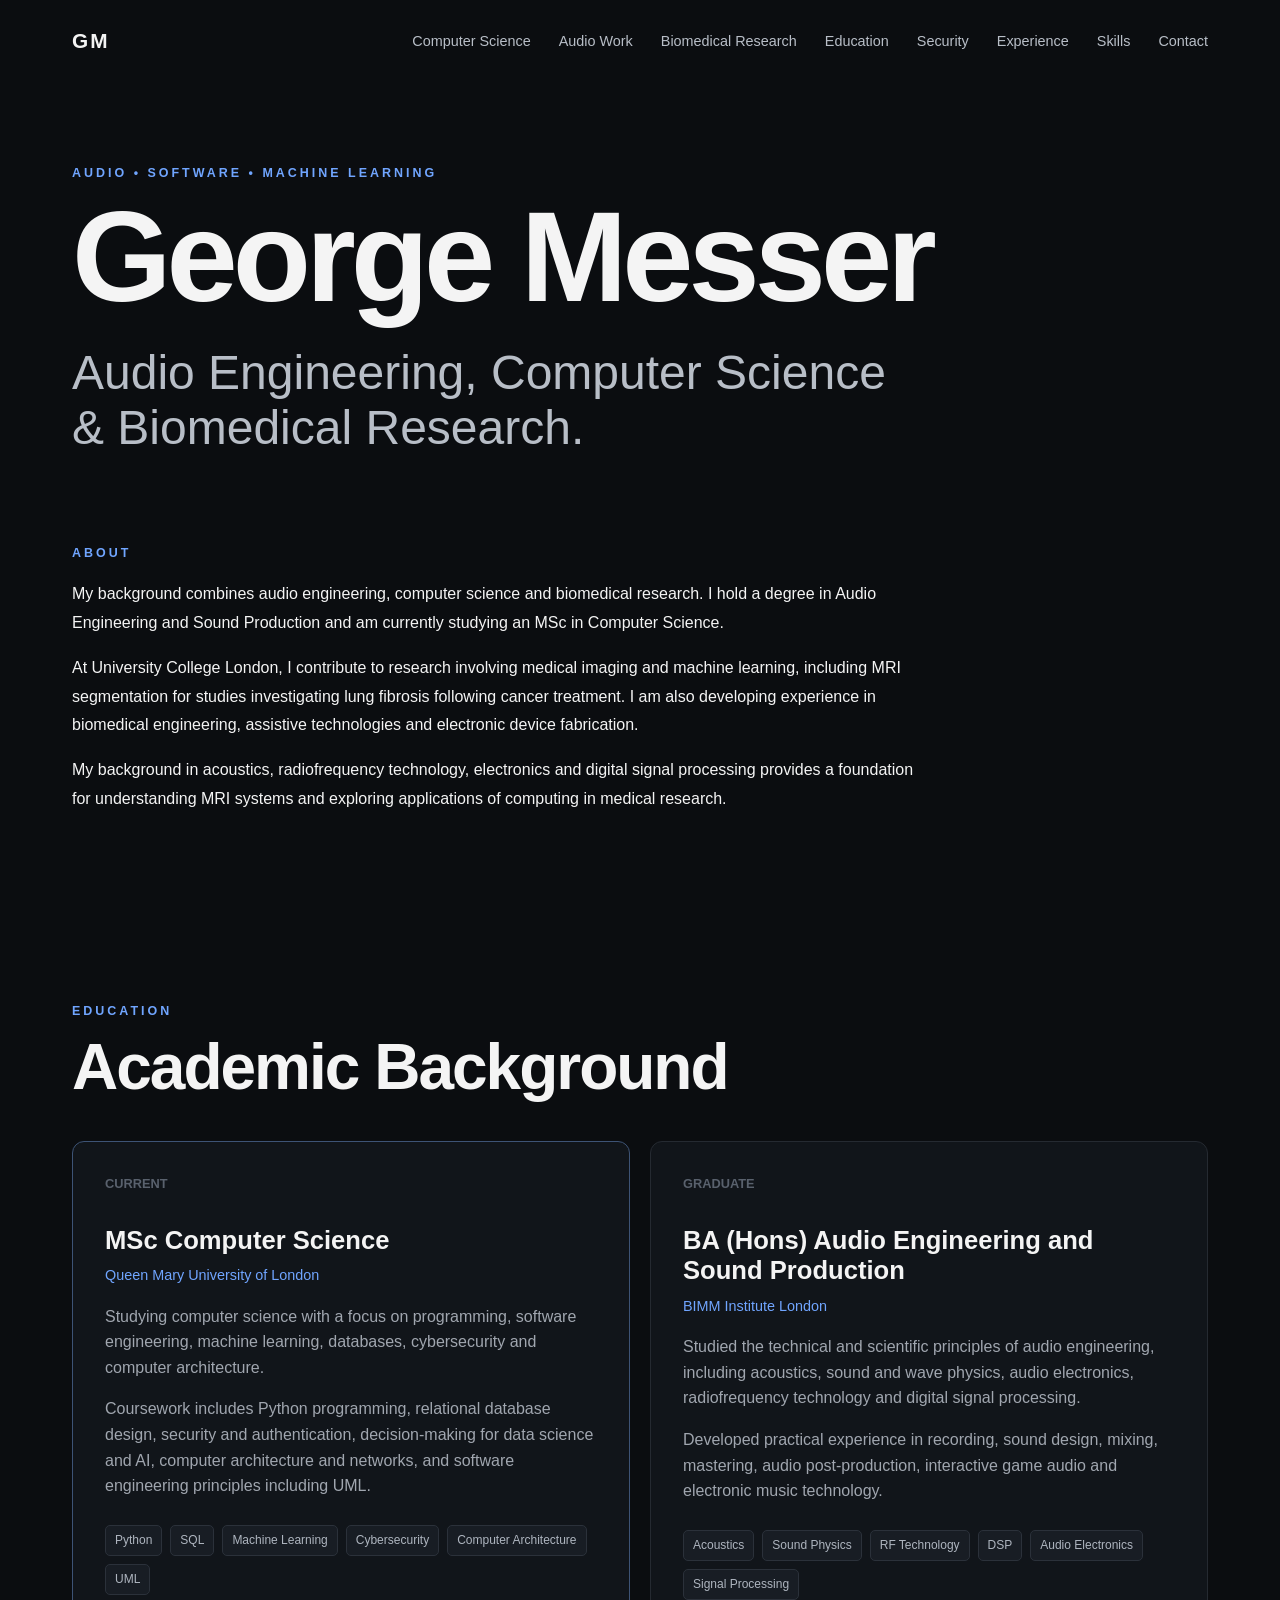
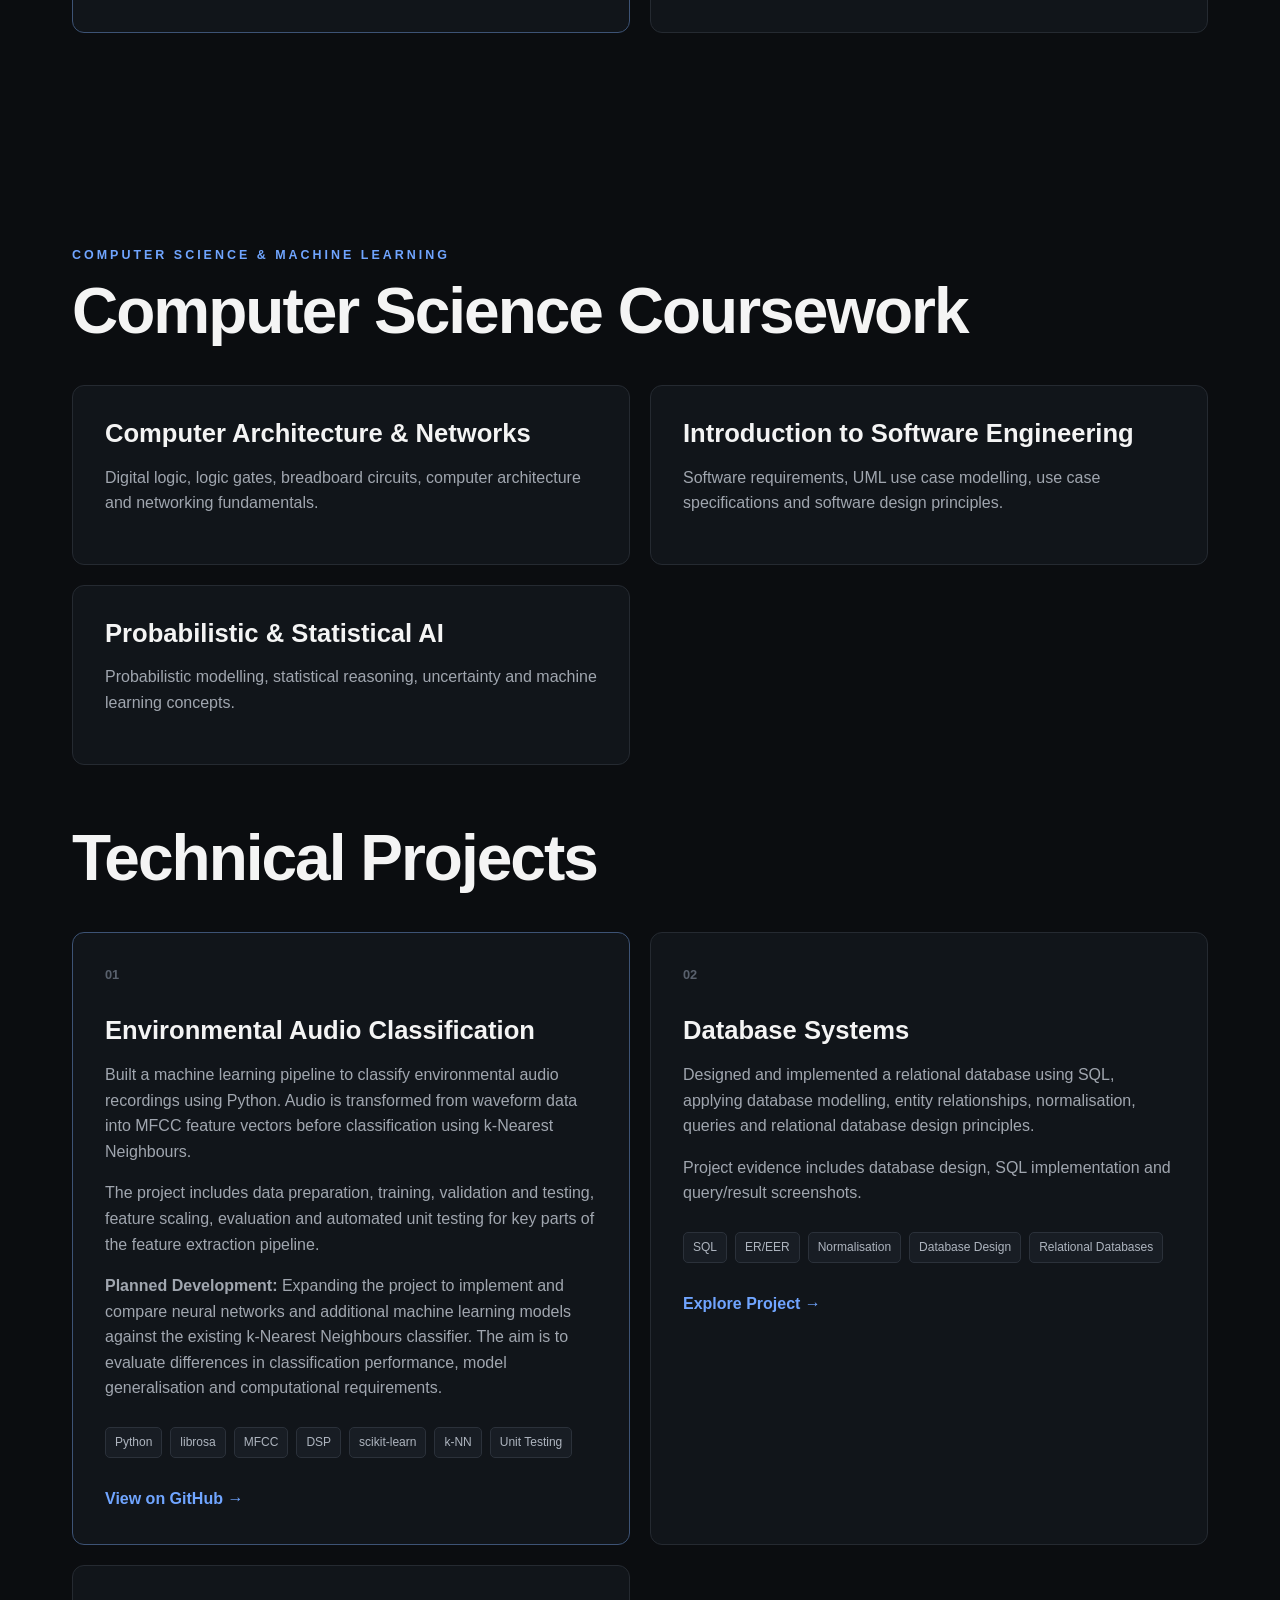
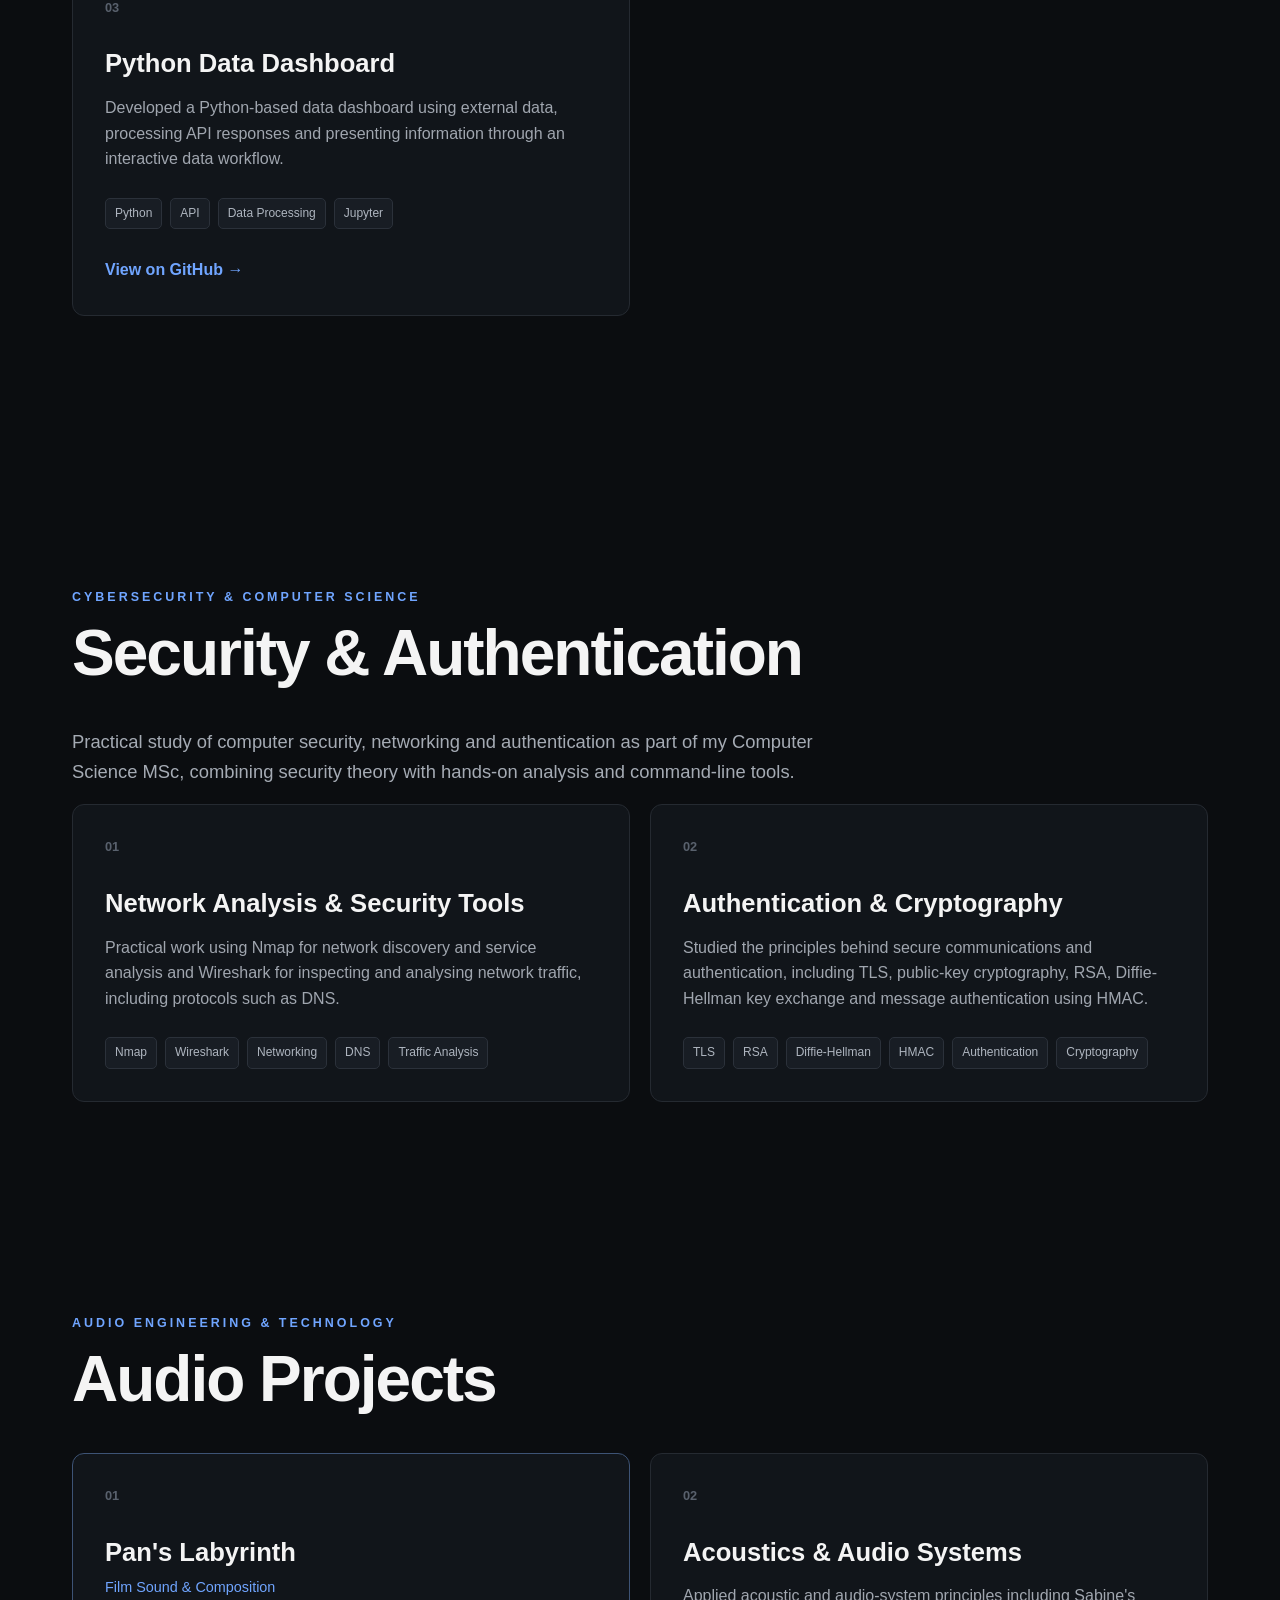
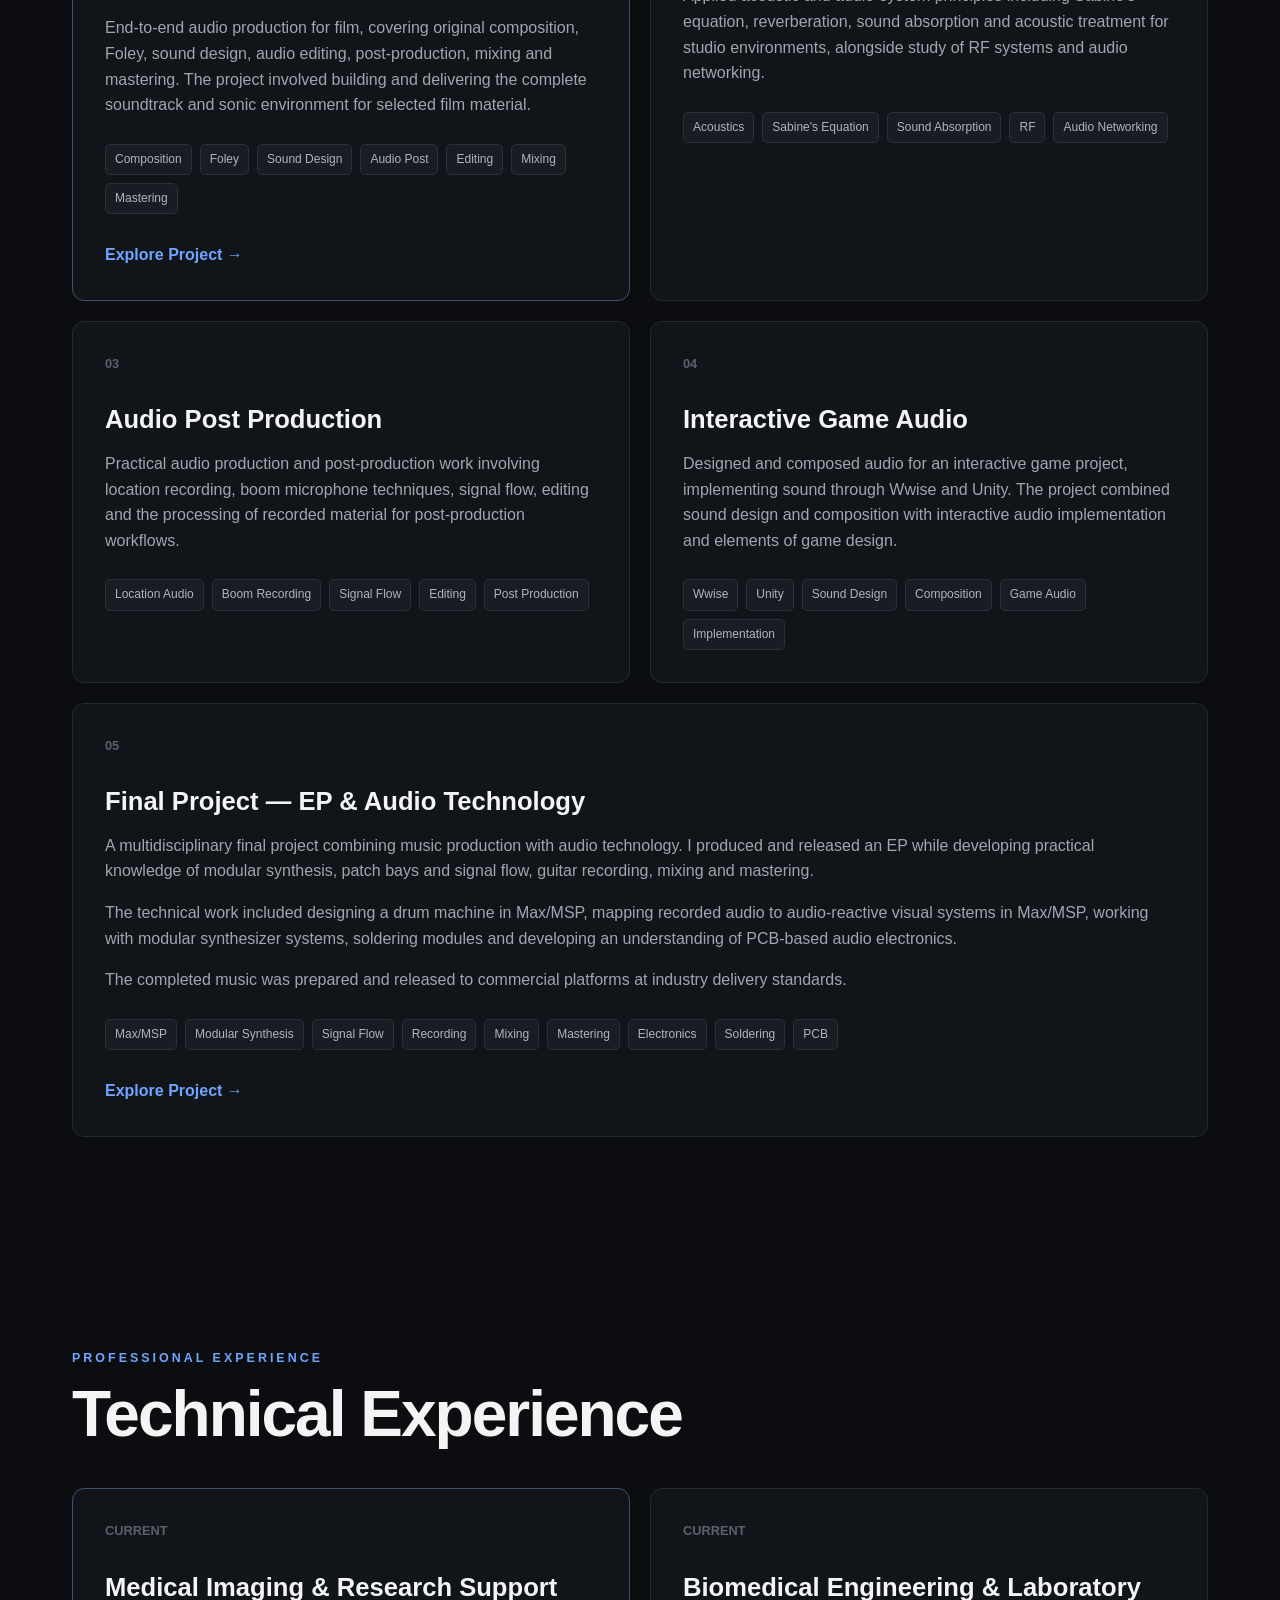
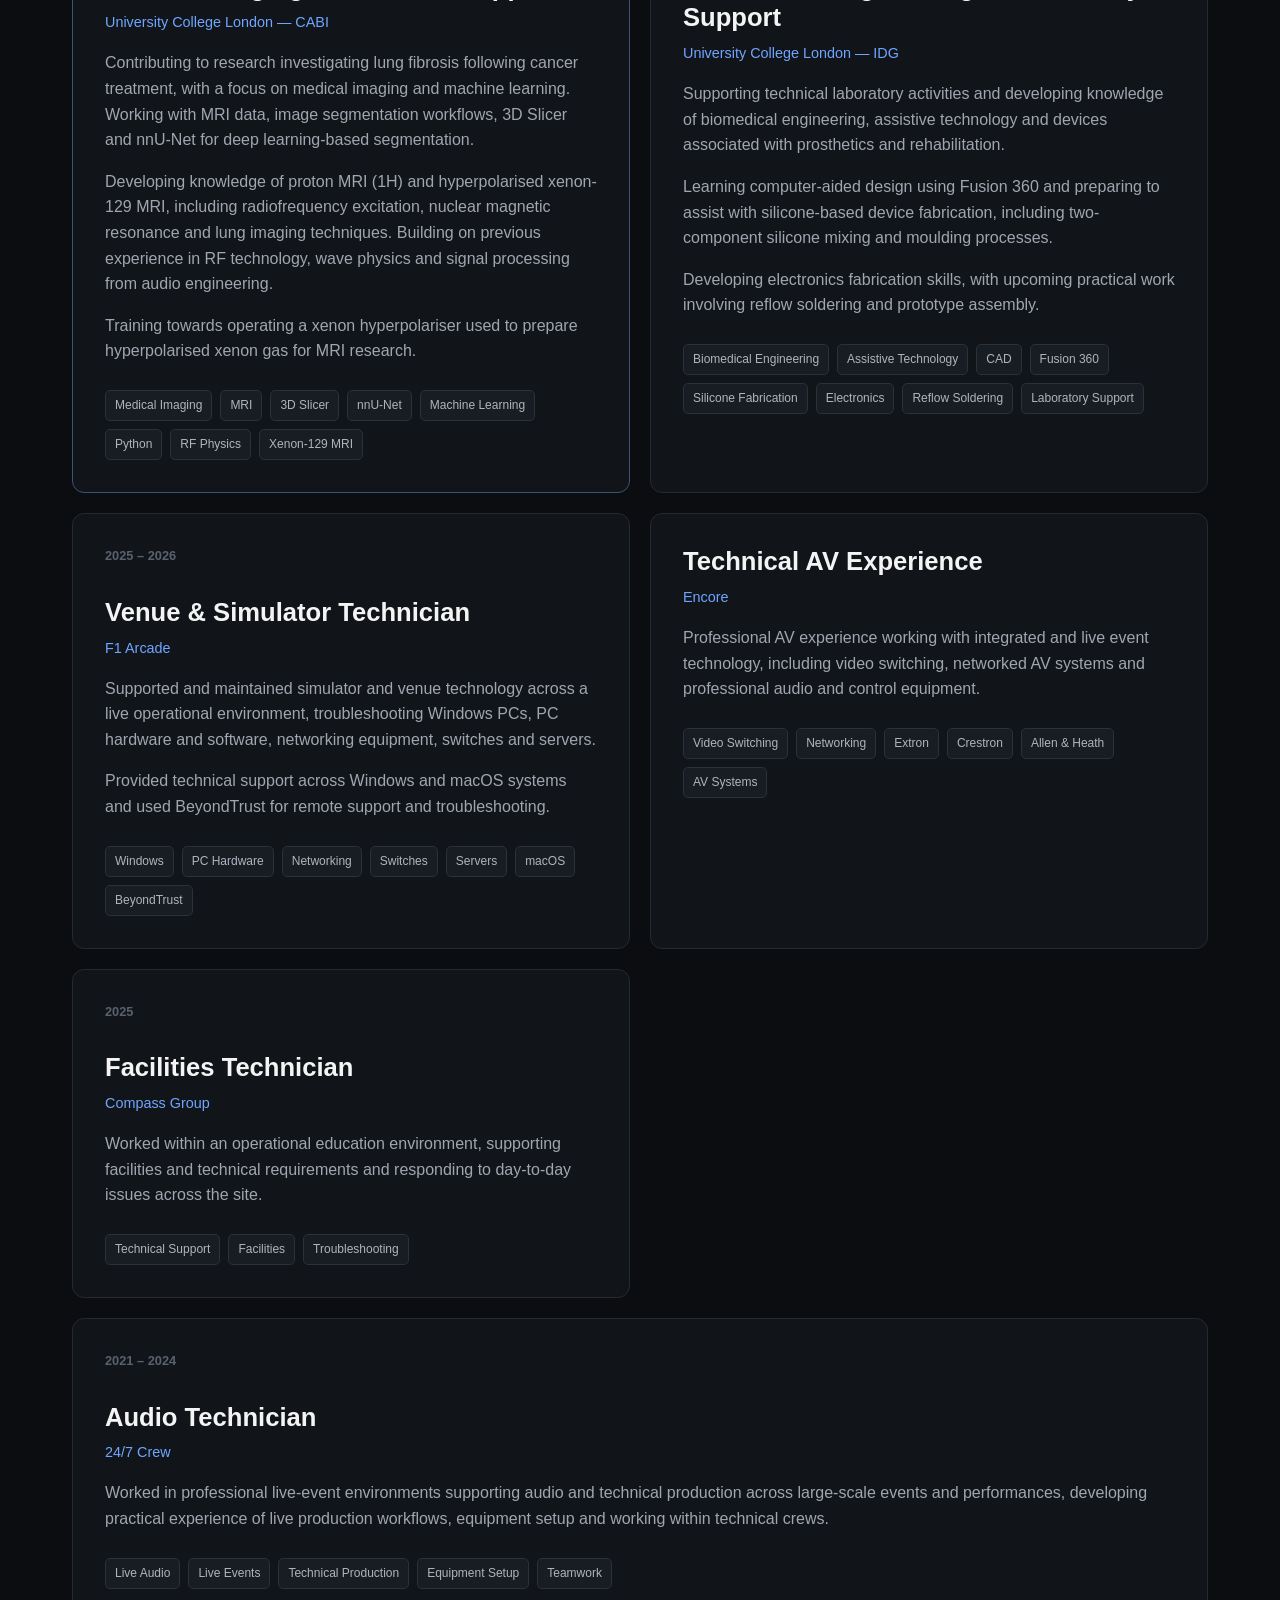
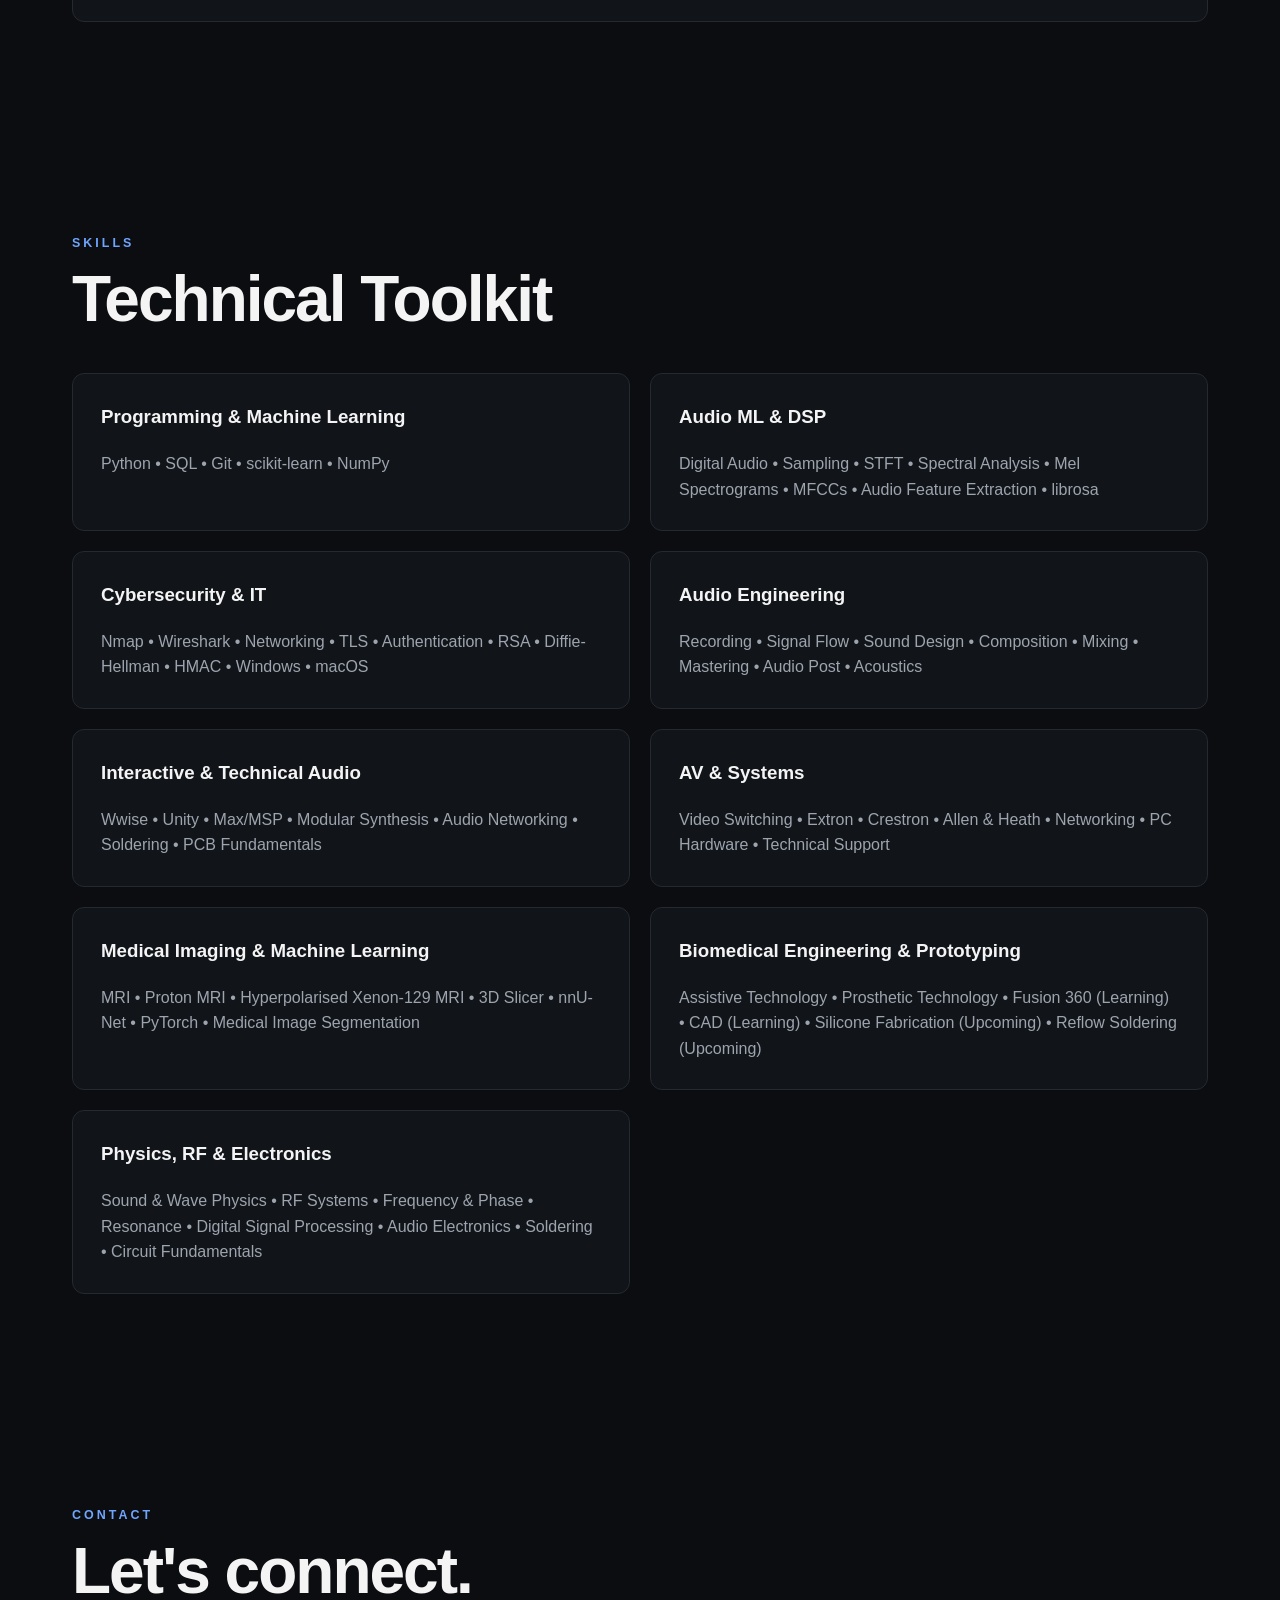
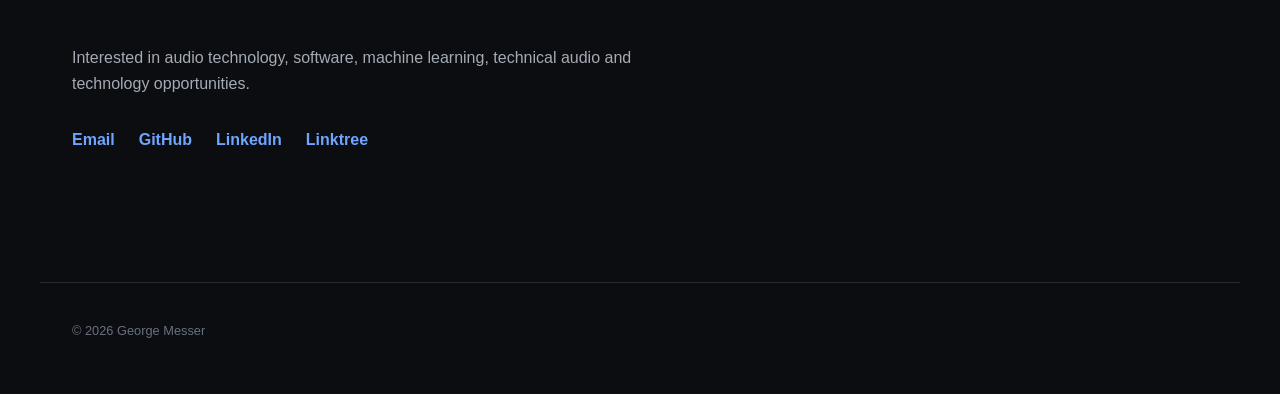
==== commit 3ba9b86d: "Update portfolio content and layout" ====
--- a/index.html
+++ b/index.html
@@ -16,15 +16,16 @@
     <nav class="navbar">
         <a href="#home" class="logo">GM</a>
 
-        <ul class="nav-links">
-            <li><a href="#about">About</a></li>
-            <li><a href="#tech">Projects</a></li>
-            <li><a href="#security">Security</a></li>
-            <li><a href="#audio">Audio</a></li>
-            <li><a href="#experience">Experience</a></li>
-            <li><a href="#skills">Skills</a></li>
-            <li><a href="#contact">Contact</a></li>
-        </ul>
+      <ul class="nav-links">
+    <li><a href="#tech">Computer Science</a></li>
+    <li><a href="#audio">Audio Work</a></li>
+    <li><a href="#experience">Biomedical Research</a></li>
+    <li><a href="#education">Education</a></li>
+    <li><a href="#security">Security</a></li>
+    <li><a href="#experience">Experience</a></li>
+    <li><a href="#skills">Skills</a></li>
+    <li><a href="#contact">Contact</a></li>
+</ul>
     </nav>
 
 
@@ -39,61 +40,123 @@
 
             <h1>George Messer</h1>
 
-            <h2>Audio Engineering meets Computer Science.</h2>
-
-            <p class="hero-text">
-                Audio Engineering and Sound Production graduate currently studying
-                MSc Computer Science, combining experience in technical audio,
-                software, digital signal processing, machine learning and IT systems.
-            </p>
-
-            <div class="hero-buttons">
-
-                <a href="#tech" class="button primary">
-                    View Projects
-                </a>
-
-                <a href="#audio" class="button secondary">
-                    Audio Work
-                </a>
-
-                <a href="https://github.com/gemesser"
-                   class="button secondary"
-                   target="_blank"
-                   rel="noopener noreferrer">
-                    GitHub
-                </a>
-
-                <a href="https://www.linkedin.com/in/georgemesser4001/"
-                   class="button secondary"
-                   target="_blank"
-                   rel="noopener noreferrer">
-                    LinkedIn
-                </a>
-
+            <h2>Audio Engineering, Computer Science & Biomedical Research.</h2>
+   
+        </section>
+<!-- ABOUT -->
+        <section id="about" class="section">
+
+            <p class="section-label">ABOUT</p>
+
+           
+
+           <p>
+    My background combines audio engineering, computer science and
+    biomedical research. I hold a degree in Audio Engineering and
+    Sound Production and am currently studying an MSc in Computer Science.
+</p>
+
+<p>
+    At University College London, I contribute to research involving
+    medical imaging and machine learning, including MRI segmentation
+    for studies investigating lung fibrosis following cancer treatment.
+    I am also developing experience in biomedical engineering,
+    assistive technologies and electronic device fabrication.
+</p>
+
+<p>
+    My background in acoustics, radiofrequency technology, electronics
+    and digital signal processing provides a foundation for understanding
+    MRI systems and exploring applications of computing in medical research.
+</p>
+
+        </section>
+
+        <!-- EDUCATION -->
+<section id="education" class="section">
+
+    <p class="section-label">EDUCATION</p>
+
+    <h2>Academic Background</h2>
+
+    <div class="project-grid">
+
+        <!-- COMPUTER SCIENCE MSC -->
+        <article class="project-card featured">
+
+            <p class="project-number">CURRENT</p>
+
+            <h3>MSc Computer Science</h3>
+
+            <p class="project-subtitle">
+                Queen Mary University of London
+            </p>
+
+            <p>
+                Studying computer science with a focus on programming,
+                software engineering, machine learning, databases,
+                cybersecurity and computer architecture.
+            </p>
+
+            <p>
+                Coursework includes Python programming, relational
+                database design, security and authentication,
+                decision-making for data science and AI,
+                computer architecture and networks, and
+                software engineering principles including UML.
+            </p>
+
+            <div class="tags">
+                <span>Python</span>
+                <span>SQL</span>
+                <span>Machine Learning</span>
+                <span>Cybersecurity</span>
+                <span>Computer Architecture</span>
+                <span>UML</span>
             </div>
 
-        </section>
-
-
-        <!-- ABOUT -->
-        <section id="about" class="section">
-
-            <p class="section-label">ABOUT</p>
-
-            <h2>Audio, technology and software.</h2>
-
-            <p class="section-intro">
-                My background combines audio engineering, sound production and
-                technical audio with computer science. My work spans recording,
-                composition, sound design, acoustics, interactive game audio,
-                audio electronics, IT systems and software development. I am
-                developing this further through computer science, digital signal
-                processing and machine learning.
-            </p>
-
-        </section>
-
+        </article>
+
+        <!-- AUDIO ENGINEERING DEGREE -->
+        <article class="project-card">
+
+            <p class="project-number">GRADUATE</p>
+
+            <h3>BA (Hons) Audio Engineering and Sound Production</h3>
+
+            <p class="project-subtitle">
+                BIMM Institute London
+            </p>
+
+            <p>
+                Studied the technical and scientific principles
+                of audio engineering, including acoustics,
+                sound and wave physics, audio electronics,
+                radiofrequency technology and digital
+                signal processing.
+            </p>
+
+            <p>
+                Developed practical experience in recording,
+                sound design, mixing, mastering, audio
+                post-production, interactive game audio
+                and electronic music technology.
+            </p>
+
+            <div class="tags">
+                <span>Acoustics</span>
+                <span>Sound Physics</span>
+                <span>RF Technology</span>
+                <span>DSP</span>
+                <span>Audio Electronics</span>
+                <span>Signal Processing</span>
+            </div>
+
+        </article>
+
+    </div>
+
+</section>
 
         <!-- TECHNICAL PROJECTS -->
         <section id="tech" class="section">
@@ -102,7 +165,39 @@
                 COMPUTER SCIENCE & MACHINE LEARNING
             </p>
 
-            <h2>Technical Projects</h2>
+            <!-- COMPUTER SCIENCE COURSEWORK -->
+<!-- COMPUTER SCIENCE COURSEWORK -->
+<h2>Computer Science Coursework</h2>
+
+<div class="project-grid">
+
+    <article class="project-card">
+        <h3>Computer Architecture & Networks</h3>
+        <p>
+            Digital logic, logic gates, breadboard circuits,
+            computer architecture and networking fundamentals.
+        </p>
+    </article>
+
+    <article class="project-card">
+        <h3>Introduction to Software Engineering</h3>
+        <p>
+            Software requirements, UML use case modelling,
+            use case specifications and software design principles.
+        </p>
+    </article>
+
+    <article class="project-card">
+        <h3>Probabilistic & Statistical AI</h3>
+        <p>
+            Probabilistic modelling, statistical reasoning,
+            uncertainty and machine learning concepts.
+        </p>
+    </article>
+
+</div>
+
+<h2>Technical Projects</h2>
 
             <div class="project-grid">
 
@@ -126,6 +221,14 @@
                         and testing, feature scaling, evaluation and automated unit
                         testing for key parts of the feature extraction pipeline.
                     </p>
+                    <p>
+    <strong>Planned Development:</strong>
+    Expanding the project to implement and compare neural networks
+    and additional machine learning models against the existing
+    k-Nearest Neighbours classifier. The aim is to evaluate
+    differences in classification performance, model generalisation
+    and computational requirements.
+</p>
 
                     <div class="tags">
                         <span>Python</span>
@@ -469,39 +572,92 @@
 
 
                 <!-- UCL -->
-                <article class="project-card featured">
-
-                    <p class="project-number">CURRENT / UPCOMING</p>
-
-                    <h3>Laboratory Assistant</h3>
-
-                    <p class="project-subtitle">
-                        University College London
-                    </p>
-
-                    <p>
-                        Technical laboratory role supporting students, researchers
-                        and academic staff. The role will involve preparing and
-                        maintaining laboratory equipment, assisting users with
-                        machinery and technical processes, supporting research
-                        activity and producing technical documentation and manuals.
-                    </p>
-
-                    <p>
-                        Responsibilities will also include work with specialist
-                        laboratory equipment and safe handling and management of
-                        laboratory materials and waste.
-                    </p>
-
-                    <div class="tags">
-                        <span>Laboratory Support</span>
-                        <span>Technical Support</span>
-                        <span>Equipment</span>
-                        <span>Documentation</span>
-                        <span>Research Support</span>
-                    </div>
-
-                </article>
+                <!-- UCL CABI -->
+<article class="project-card featured">
+
+    <p class="project-number">CURRENT</p>
+
+    <h3>Medical Imaging & Research Support</h3>
+
+    <p class="project-subtitle">
+        University College London — CABI
+    </p>
+
+    <p>
+        Contributing to research investigating lung fibrosis following
+        cancer treatment, with a focus on medical imaging and machine
+        learning. Working with MRI data, image segmentation workflows,
+        3D Slicer and nnU-Net for deep learning-based segmentation.
+    </p>
+
+    <p>
+        Developing knowledge of proton MRI (1H) and hyperpolarised
+        xenon-129 MRI, including radiofrequency excitation, nuclear
+        magnetic resonance and lung imaging techniques. Building on
+        previous experience in RF technology, wave physics and signal
+        processing from audio engineering.
+    </p>
+
+    <p>
+        Training towards operating a xenon hyperpolariser used to
+        prepare hyperpolarised xenon gas for MRI research.
+    </p>
+
+    <div class="tags">
+        <span>Medical Imaging</span>
+        <span>MRI</span>
+        <span>3D Slicer</span>
+        <span>nnU-Net</span>
+        <span>Machine Learning</span>
+        <span>Python</span>
+        <span>RF Physics</span>
+        <span>Xenon-129 MRI</span>
+    </div>
+
+</article>
+
+
+<!-- UCL IDG -->
+<article class="project-card">
+
+    <p class="project-number">CURRENT</p>
+
+    <h3>Biomedical Engineering & Laboratory Support</h3>
+
+    <p class="project-subtitle">
+        University College London — IDG
+    </p>
+
+    <p>
+        Supporting technical laboratory activities and developing
+        knowledge of biomedical engineering, assistive technology
+        and devices associated with prosthetics and rehabilitation.
+    </p>
+
+    <p>
+        Learning computer-aided design using Fusion 360 and preparing
+        to assist with silicone-based device fabrication, including
+        two-component silicone mixing and moulding processes.
+    </p>
+
+    <p>
+        Developing electronics fabrication skills, with upcoming
+        practical work involving reflow soldering and prototype
+        assembly.
+    </p>
+
+    <div class="tags">
+        <span>Biomedical Engineering</span>
+        <span>Assistive Technology</span>
+        <span>CAD</span>
+        <span>Fusion 360</span>
+        <span>Silicone Fabrication</span>
+        <span>Electronics</span>
+        <span>Reflow Soldering</span>
+        <span>Laboratory Support</span>
+    </div>
+
+</article>
 
 
                 <!-- F1 ARCADE -->
@@ -684,6 +840,38 @@
                     </p>
                 </div>
 
+                <!-- MEDICAL IMAGING -->
+<div>
+    <h3>Medical Imaging & Machine Learning</h3>
+    <p>
+        MRI • Proton MRI • Hyperpolarised Xenon-129 MRI •
+        3D Slicer • nnU-Net • PyTorch •
+        Medical Image Segmentation
+    </p>
+</div>
+
+<!-- BIOMEDICAL ENGINEERING -->
+<div>
+    <h3>Biomedical Engineering & Prototyping</h3>
+    <p>
+        Assistive Technology • Prosthetic Technology •
+        Fusion 360 (Learning) • CAD (Learning) •
+        Silicone Fabrication (Upcoming) •
+        Reflow Soldering (Upcoming)
+    </p>
+</div>
+
+<!-- PHYSICS & ELECTRONICS -->
+<div>
+    <h3>Physics, RF & Electronics</h3>
+    <p>
+        Sound & Wave Physics • RF Systems •
+        Frequency & Phase • Resonance •
+        Digital Signal Processing • Audio Electronics •
+        Soldering • Circuit Fundamentals
+    </p>
+</div>
+
             </div>
 
         </section>
--- a/style.css
+++ b/style.css
@@ -69,9 +69,9 @@
 
 .hero {
     max-width: 1200px;
-    min-height: 78vh;
+    min-height: auto;
     margin: 0 auto;
-    padding: 120px 32px 100px;
+    padding: 70px 32px 20px;
 
     display: flex;
     flex-direction: column;
@@ -152,6 +152,16 @@
     max-width: 1200px;
     margin: 0 auto;
     padding: 100px 32px;
+}
+/* About section */
+#about {
+    padding-top: 40px;
+    padding-bottom: 60px;
+}
+
+#about p:not(.section-label) {
+    max-width: 850px;
+    line-height: 1.8;
 }
 
 .section > h2 {
@@ -624,9 +634,11 @@
         padding: 20px;
     }
 
-    .nav-links {
-        display: none;
-    }
+   .nav-links {
+    display: flex;
+    flex-wrap: wrap;
+    gap: 12px;
+}
 
 
     /* Homepage hero */
@@ -739,4 +751,8 @@
 
     border-radius: 7px;
     background: #000;
+}
+/* Spacing between coursework and technical projects */
+#tech > .project-grid {
+    margin-bottom: 60px;
 }
